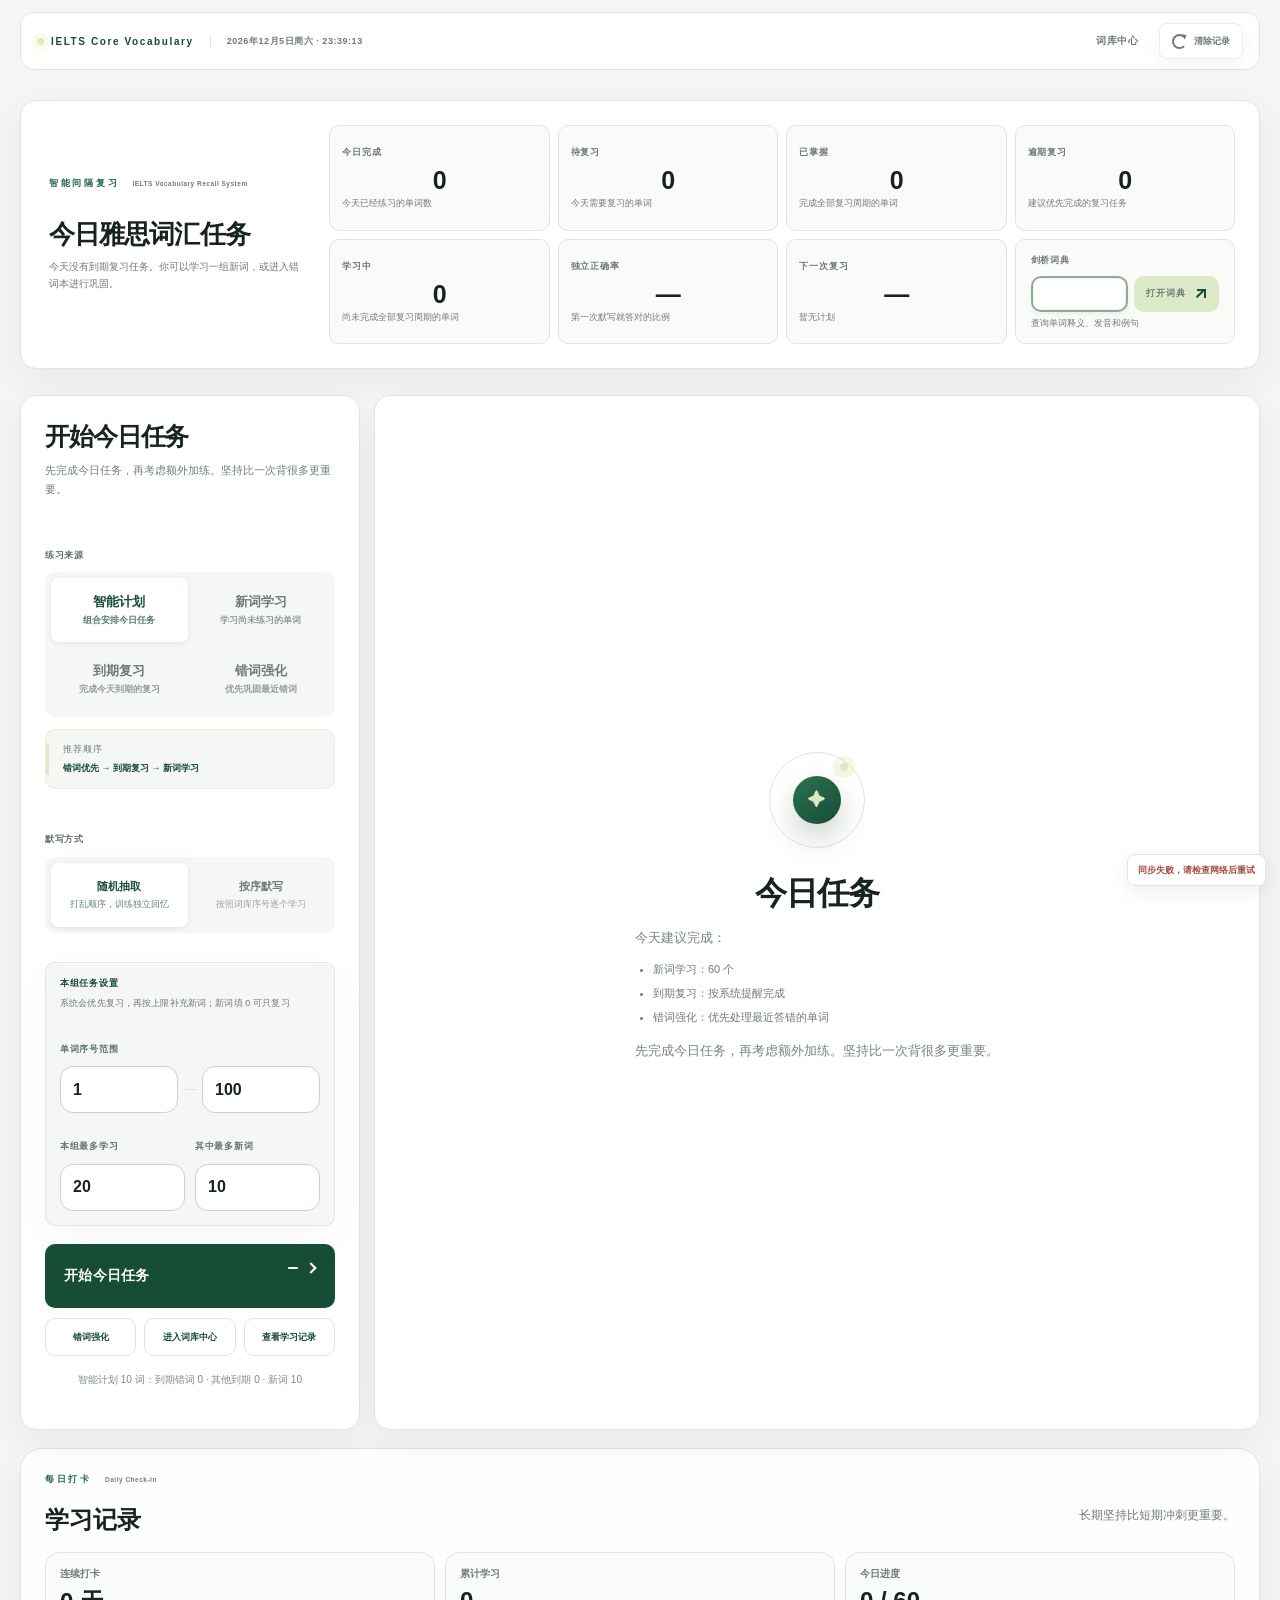
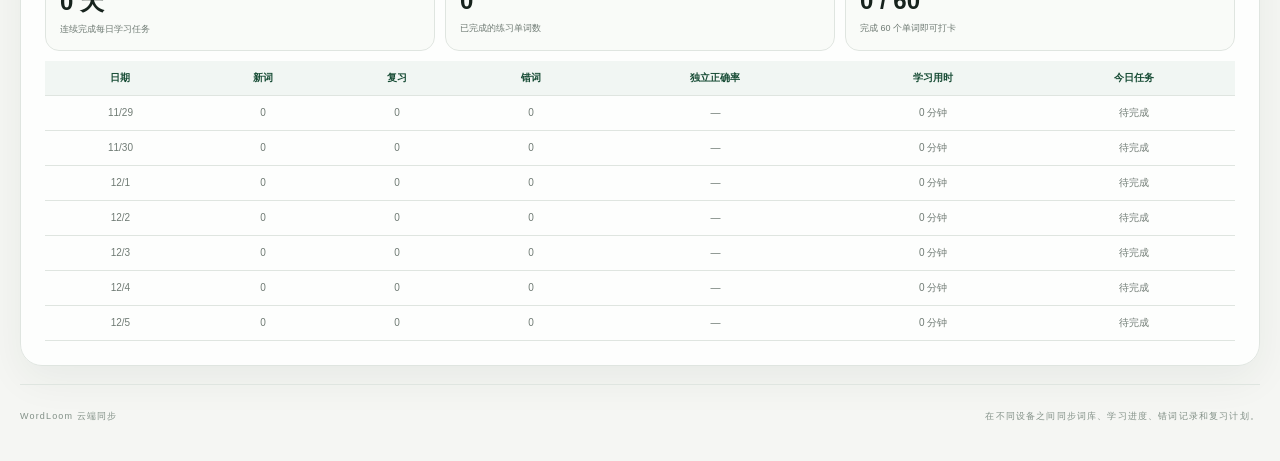
==== index.html @ 5c704b70 "Add error reason tracking and wrong-word filters" ====
<!doctype html>
<html lang="zh-CN">
  <head>
    <meta charset="UTF-8" />
    <meta name="viewport" content="width=device-width, initial-scale=1.0" />
    <meta name="theme-color" content="#f4f0e8" />
    <title>IELTS Core Vocabulary</title>
    <link rel="stylesheet" href="styles.css?v=20260615-4" />
  </head>
  <body>
    <div class="ambient ambient-one"></div>
    <div class="ambient ambient-two"></div>

    <header class="site-header">
      <a class="brand brand-text-only" href="index.html">
        <span>IELTS Core Vocabulary</span>
        <span class="today" id="today"></span>
      </a>
      <div class="header-actions">
        <a class="header-link" href="library.html">词库中心</a>
        <button class="reset-records-button" id="resetProgress" type="button" title="管理并清除学习记录"><span class="ui-icon icon-refresh" aria-hidden="true"></span><b>清除记录</b></button>
      </div>
    </header>

    <main>
      <section class="protocol-board" id="learningStatus">
        <div class="protocol-title">
          <p class="eyebrow">智能间隔复习 <small>IELTS Vocabulary Recall System</small></p>
          <h2>今日雅思词汇任务</h2>
          <p id="protocolMessage">每天完成一组默写，让词汇从“认识”变成“会写、会用、会记住”。</p>
        </div>
        <div class="protocol-metrics">
          <article><span>今日完成</span><strong id="todayDone">0</strong><small>今天已经练习的单词数</small></article>
          <article><span>待复习</span><strong id="reviewCount">0</strong><small>今天需要复习的单词</small></article>
          <article><span>已掌握</span><strong id="masteredCount">0</strong><small>完成全部复习周期的单词</small></article>
          <article><span>逾期复习</span><strong id="overdueCount">0</strong><small>建议优先完成的复习任务</small></article>
          <article><span>学习中</span><strong id="learningCount">0</strong><small>尚未完成全部复习周期的单词</small></article>
          <article><span>独立正确率</span><strong id="accuracy">—</strong><small>第一次默写就答对的比例</small></article>
          <article><span>下一次复习</span><strong id="nextReviewTime">—</strong><small id="nextReviewStage">系统预计的下一次复习时间</small></article>
          <article class="quick-dictionary">
            <span>剑桥词典</span>
            <form id="quickDictionaryForm">
              <input id="quickDictionaryInput" type="text" autocomplete="off" autocapitalize="off" spellcheck="false" placeholder="输入英文单词" aria-label="输入要查询的英文单词" />
              <button type="submit"><span>打开词典</span><i class="ui-icon icon-external" aria-hidden="true"></i></button>
            </form>
            <small id="quickDictionaryHint">查询单词释义、发音和例句</small>
          </article>
        </div>
      </section>

      <section class="workspace">
        <aside class="setup-panel">
          <div class="section-heading">
            <div>
              <h2>开始今日任务</h2>
              <p>先完成今日任务，再考虑额外加练。坚持比一次背很多更重要。</p>
            </div>
          </div>

          <label class="field-label">练习来源</label>
          <div class="segmented source-segmented">
            <button class="segment active" data-source="smart"><b>智能计划</b><small>组合安排今日任务</small></button>
            <button class="segment" data-source="all"><b>新词学习</b><small>学习尚未练习的单词</small></button>
            <button class="segment" data-source="review"><b>到期复习</b><small>完成今天到期的复习</small></button>
            <button class="segment" data-source="wrong"><b>错词强化</b><small>优先巩固最近错词</small></button>
          </div>
          <div class="smart-plan-preview" id="smartPlanPreview">
            <span>推荐顺序</span>
            <b>错词优先 → 到期复习 → 新词学习</b>
          </div>

          <label class="field-label">默写方式</label>
          <div class="segmented mode-segmented" id="modeControls">
            <button class="mode-segment active" data-mode="random">
              <b>随机抽取</b>
              <small>打乱顺序，训练独立回忆</small>
            </button>
            <button class="mode-segment" data-mode="sequential">
              <b>按序默写</b>
              <small>按照词库序号逐个学习</small>
            </button>
          </div>

          <div class="quota-panel">
            <div class="quota-heading">
              <span class="field-label">本组任务设置</span>
              <small id="quotaHint">系统会优先复习，再按上限补充新词</small>
            </div>
            <div class="field-grid">
            <label>
              <span class="field-label">单词序号范围</span>
              <div class="range-fields">
                <input id="wordStart" type="number" min="1" value="1" inputmode="numeric" step="1" />
                <i></i>
                <input id="wordEnd" type="number" min="1" value="100" inputmode="numeric" step="1" />
              </div>
            </label>
            <label id="wordCountField">
              <span class="field-label" id="wordCountLabel">本组最多学习</span>
              <input id="wordCount" type="number" min="1" max="5083" value="20" inputmode="numeric" step="1" />
            </label>
            <label id="smartNewLimitField">
              <span class="field-label">其中最多新词</span>
              <input id="smartNewLimit" type="number" min="0" max="5083" value="10" inputmode="numeric" step="1" />
            </label>
            </div>
          </div>

          <button class="primary-button" id="startButton">
            <span>开始今日任务</span>
            <b class="ui-icon icon-arrow-right" aria-hidden="true"></b>
          </button>
          <div class="home-secondary-actions">
            <button type="button" id="quickWrongButton">错词强化</button>
            <a href="library.html">进入词库中心</a>
            <a href="#learningRecords">查看学习记录</a>
          </div>
          <p class="available" id="available">正在读取你的词库和学习记录，请稍候…</p>
        </aside>

        <section class="practice-panel" id="practicePanel">
          <div class="empty-state" id="emptyState">
            <div class="empty-orbit"><span>✦</span></div>
            <h2 id="emptyStateTitle">今日任务</h2>
            <div class="today-task-copy" id="emptyStateCopy">
              <p>今天建议完成：</p>
              <ul>
                <li>新词学习：60 个</li>
                <li>到期复习：按系统提醒完成</li>
                <li>错词强化：优先处理最近答错的单词</li>
              </ul>
              <p>先完成今日任务，再考虑额外加练。坚持比一次背很多更重要。</p>
            </div>
          </div>

          <div class="quiz hidden" id="quiz" data-recall-state="idle">
            <div class="quiz-topline">
              <span id="quizProgress">01 / 20</span>
              <div class="progress-track"><i id="progressBar"></i></div>
              <button class="sound-button hidden" id="speakButton" type="button" title="播放免费真人读音" aria-label="播放免费真人读音"><span class="ui-icon icon-play" aria-hidden="true"></span></button>
            </div>
            <div class="prompt-card">
            <div class="prompt-meta">
                <span class="prompt-index" id="promptIndex">当前单词 #0001</span>
                <span class="prompt-badges"><span class="cefr-badge level-unmarked" id="cefrBadge">剑桥 CEFR：未标注</span><span class="stage-badge" id="stageBadge">首次学习</span></span>
              </div>
              <p id="meaning"></p>
            </div>
            <form id="answerForm">
              <label for="answerInput">请根据中文释义写出对应的英文单词。</label>
              <div class="answer-line">
                <input
                  id="answerInput"
                  type="text"
                  autocomplete="off"
                  autocapitalize="off"
                  spellcheck="false"
                  placeholder="请输入英文单词"
                />
                <button type="submit" id="checkButton">校验答案</button>
              </div>
            </form>
            <div class="progressive-hint hidden" id="progressiveHint" hidden></div>
            <button class="question-next-button hidden" id="questionNextButton" type="button" hidden>下一个单词</button>
            <div class="error-reason-panel hidden" id="errorReasonPanel" hidden>
              <strong>这次错误的主要原因是：</strong>
              <div class="error-reason-options">
                <button type="button" data-error-reason="拼写错误">拼写错误</button>
                <button type="button" data-error-reason="词义混淆">词义混淆</button>
                <button type="button" data-error-reason="完全不会">完全不会</button>
                <button type="button" data-error-reason="搭配不会">搭配不会</button>
                <button type="button" data-error-reason="发音不熟">发音不熟</button>
                <button type="button" data-error-reason="一时想不起来">一时想不起来</button>
              </div>
              <p class="error-reason-feedback hidden" id="errorReasonFeedback" hidden></p>
            </div>
            <div class="feedback" id="feedback"></div>
            <div class="next-review hidden" id="nextReviewNotice" hidden></div>
            <a class="dictionary-link hidden" id="currentDictionaryLink" href="#" target="_blank" rel="noopener noreferrer" hidden><span>打开剑桥词典</span><i class="ui-icon icon-external" aria-hidden="true"></i></a>
          </div>

          <div class="result hidden" id="result">
            <p class="eyebrow">本组完成 <small>Session Complete</small></p>
            <h2>本组练习完成</h2>
            <div class="result-score"><strong id="resultScore">0%</strong><span>独立正确率</span></div>
            <div class="result-grid">
              <div><strong id="resultCorrect">0</strong><span>独立答对</span></div>
              <div><strong id="resultAssisted">0</strong><span>回炉答对</span></div>
              <div><strong id="resultWrong">0</strong><span>回炉次数</span></div>
              <div><strong id="resultTime">0:00</strong><span>用时</span></div>
            </div>
            <p class="result-advice" id="resultAdvice"></p>
            <p class="result-summary">你已经完成本组词汇训练。系统已记录本组正确率、错词和复习状态。建议休息 1-2 分钟后，再继续下一组。</p>
            <button class="primary-button" id="restartButton"><span>继续下一组</span><b class="ui-icon icon-arrow-right" aria-hidden="true"></b></button>
            <div class="result-secondary-actions">
              <button type="button" id="resultWrongButton">复习错词</button>
              <button type="button" id="returnHomeButton">返回首页</button>
            </div>
          </div>
        </section>
      </section>

      <section class="checkin-board" id="learningRecords">
        <div class="checkin-heading">
          <div><p class="eyebrow">每日打卡 <small>Daily Check-in</small></p><h2>学习记录</h2></div>
          <p>长期坚持比短期冲刺更重要。</p>
        </div>
        <div class="checkin-metrics">
          <article><span>连续打卡</span><strong id="checkinStreak">0 天</strong><small>连续完成每日学习任务</small></article>
          <article><span>累计学习</span><strong id="checkinTotal">0</strong><small>已完成的练习单词数</small></article>
          <article><span>今日进度</span><strong id="checkinToday">0 / 60</strong><small>完成 60 个单词即可打卡</small></article>
        </div>
        <div class="checkin-history" id="checkinHistory"></div>
      </section>

    </main>

    <dialog class="reset-dialog" id="resetDialog">
      <form method="dialog" class="reset-dialog-card" id="resetDialogForm">
        <div class="reset-dialog-mark"><span class="ui-icon icon-refresh" aria-hidden="true"></span></div>
        <p class="eyebrow">清除学习记录 <small>Reset Learning Data</small></p>
        <h2>确认清除学习记录？</h2>
        <p>此操作会清除学习进度、错词记录、复习计划和历史统计，不会删除词库内容。清除后无法恢复，建议先完成云端同步。</p>
        <div class="reset-impact">
          <span>即将清除</span>
          <strong id="resetImpact">即将清除：0 个已学习单词、0 组练习记录。</strong>
        </div>
        <label for="resetConfirmInput">如需继续，请输入“清除”。</label>
        <input id="resetConfirmInput" type="text" autocomplete="off" placeholder="输入：清除" />
        <div class="reset-dialog-actions">
          <button type="button" id="cancelReset">取消</button>
          <button type="submit" id="confirmReset" class="danger-button" disabled>确认清除</button>
        </div>
      </form>
    </dialog>

    <footer><span>WordLoom 云端同步</span><span>在不同设备之间同步词库、学习进度、错词记录和复习计划。</span></footer>
    <script src="words.js?v=20260614-11"></script>
    <script src="study.js?v=20260614-11"></script>
    <script src="levels.js?v=20260614-11"></script>
    <script src="ielts-points.js?v=20260614-11"></script>
    <script src="pronunciation.js?v=20260614-11"></script>
    <script src="supabase-config.js?v=20260614-11"></script>
    <script src="cloud-sync.js?v=20260615-3" data-entry="app.js?v=20260615-3"></script>
  </body>
</html>
---- styles.css ----
:root {
  --ink: #18261f;
  --muted: #6e786f;
  --paper: #f4f0e8;
  --card: rgba(255, 253, 248, 0.78);
  --green: #2f5d46;
  --lime: #c9db78;
  --line: rgba(24, 38, 31, 0.13);
  --red: #a64f42;
}

* { box-sizing: border-box; }
html { scroll-behavior: smooth; }
body {
  margin: 0;
  min-height: 100vh;
  color: var(--ink);
  background: var(--paper);
  font-family: Arial, "Microsoft YaHei", "PingFang SC", "Heiti SC", sans-serif;
  overflow-x: hidden;
}
button, input, select { font: inherit; }
button { cursor: pointer; }
.ambient {
  position: fixed;
  border-radius: 999px;
  filter: blur(2px);
  pointer-events: none;
  opacity: .55;
  z-index: -1;
}
.ambient-one { width: 520px; height: 520px; background: #dce7b4; right: -180px; top: -190px; }
.ambient-two { width: 360px; height: 360px; background: #e6d9be; left: -180px; bottom: 4%; }

.site-header, main, footer { width: min(1180px, calc(100% - 40px)); margin-inline: auto; }
.site-header {
  height: 82px;
  display: flex;
  align-items: center;
  justify-content: space-between;
  border-bottom: 1px solid var(--line);
}
.brand { color: var(--ink); text-decoration: none; display: flex; align-items: center; gap: 11px; font-size: 12px; letter-spacing: .23em; font-weight: 800; }
.brand-text-only { gap: 0; padding-left: 3px; }
.brand-mark {
  width: 34px; height: 34px; border-radius: 50%; background: var(--ink); color: var(--paper);
  display: grid; place-items: center; font-family: inherit; font-size: 18px; letter-spacing: 0;
}
.header-actions { display: flex; align-items: center; gap: 16px; font-size: 12px; color: var(--muted); letter-spacing: .08em; }
.header-link, .back-link { color: var(--muted); text-decoration: none; font-size: 10px; font-weight: 800; letter-spacing: .08em; }
.header-link:hover, .header-link.active, .back-link:hover { color: var(--green); }
.icon-button, .sound-button {
  border: 1px solid var(--line); border-radius: 50%; background: rgba(255,255,255,.35); color: var(--ink);
  width: 38px; height: 38px; transition: .2s ease;
}
.icon-button:hover, .sound-button:hover { transform: rotate(12deg); background: white; }
.sound-button.hint-used { border-color: #b58a24; background: #fff6d9; color: #8a6a19; }
.reset-records-button {
  display: inline-flex; align-items: center; gap: 7px; border: 1px solid var(--line); border-radius: 99px; padding: 7px 10px;
  background: rgba(255,255,255,.48); color: var(--muted); font-size: 9px; transition: .2s ease;
}
.reset-records-button span { font-size: 12px; }
.reset-records-button b { font-size: 9px; white-space: nowrap; }
.reset-records-button:hover { border-color: rgba(166,79,66,.3); background: rgba(166,79,66,.08); color: var(--red); }

.eyebrow { margin: 0 0 18px; font-size: 10px; letter-spacing: .24em; font-weight: 800; color: var(--green); }
h1, h2, p { margin-top: 0; }
h1 { font-family: inherit; font-size: clamp(44px, 6vw, 76px); line-height: 1.07; font-weight: 800; margin-bottom: 20px; letter-spacing: -.04em; }
h1 em { color: var(--green); font-style: normal; font-weight: 800; }
.protocol-board {
  margin: 48px 0 28px; padding: 28px; display: grid; grid-template-columns: .8fr 2.2fr; gap: 30px;
  border: 1px solid rgba(255,255,255,.78); border-radius: 20px; background: rgba(24,38,31,.94); color: white;
  box-shadow: 0 20px 50px rgba(24,38,31,.13);
}
.protocol-title .eyebrow { color: var(--lime); }
.protocol-title h2 { margin-bottom: 8px; font-size: 24px; }
.protocol-title p:last-child { margin: 0; color: rgba(255,255,255,.58); font-size: 11px; line-height: 1.7; }
.protocol-metrics { display: grid; grid-template-columns: repeat(4, 1fr); gap: 18px 0; }
.protocol-metrics article { padding: 4px 18px; border-left: 1px solid rgba(255,255,255,.12); }
.protocol-metrics span, .protocol-metrics small { display: block; color: rgba(255,255,255,.5); font-size: 9px; letter-spacing: .1em; }
.protocol-metrics strong { display: block; margin: 8px 0 5px; color: var(--lime); font-size: 26px; }
.protocol-metrics small { line-height: 1.4; letter-spacing: 0; }
.quick-dictionary { align-self: stretch; }
.quick-dictionary form { display: grid; grid-template-columns: minmax(0, 1fr) auto; gap: 6px; margin: 7px 0 5px; }
.quick-dictionary input {
  min-width: 0; padding: 8px 9px; border-color: rgba(255,255,255,.14); border-radius: 8px;
  background: rgba(255,255,255,.08); box-shadow: none; color: white; font-size: 10px;
}
.quick-dictionary input::placeholder { color: rgba(255,255,255,.38); }
.quick-dictionary input:focus { border-color: var(--lime); box-shadow: 0 0 0 3px rgba(213,233,120,.12); }
.quick-dictionary button {
  border: 0; border-radius: 8px; padding: 0 9px; background: var(--lime); color: var(--green-deep);
  font-size: 9px; font-weight: 800; white-space: nowrap;
}
.quick-dictionary button:hover { background: white; }

.workspace {
  display: grid; grid-template-columns: 390px 1fr; min-height: 590px; background: var(--card);
  border: 1px solid rgba(255,255,255,.75); border-radius: 28px; box-shadow: 0 28px 80px rgba(46, 60, 49, .09);
  backdrop-filter: blur(18px); overflow: hidden;
}
.setup-panel { padding: 36px; border-right: 1px solid var(--line); }
.section-heading { display: flex; gap: 16px; margin-bottom: 34px; }
.section-heading > span { color: var(--green); font-family: inherit; font-style: normal; font-weight: 800; }
.section-heading h2 { margin-bottom: 4px; font-family: inherit; font-size: 26px; font-weight: 800; }
.section-heading p { color: var(--muted); font-size: 12px; }
.field-label { display: block; margin-bottom: 10px; color: var(--muted); font-size: 10px; letter-spacing: .13em; font-weight: 700; }
.segmented { display: grid; grid-template-columns: repeat(3, 1fr); gap: 4px; padding: 4px; margin-bottom: 25px; border: 1px solid var(--line); border-radius: 12px; }
.source-segmented { grid-template-columns: repeat(2, 1fr); }
.segment { border: 0; padding: 10px 4px; border-radius: 8px; background: transparent; color: var(--muted); font-size: 12px; }
.segment.active { background: var(--ink); color: white; box-shadow: 0 5px 15px rgba(24,38,31,.16); }
.mode-segmented { grid-template-columns: repeat(2, 1fr); }
.mode-segment {
  display: grid; gap: 4px; border: 0; padding: 11px 8px; border-radius: 8px;
  background: transparent; color: var(--muted); text-align: left;
}
.mode-segment b { font-size: 12px; }
.mode-segment small { font-size: 9px; }
.mode-segment.active { background: var(--ink); color: white; box-shadow: 0 5px 15px rgba(24,38,31,.16); }
.field-grid { display: grid; grid-template-columns: 1.2fr 1fr; gap: 14px; }
.field-disabled { opacity: .42; }
.field-disabled button { cursor: not-allowed; pointer-events: none; }
.range-fields { display: grid; grid-template-columns: 1fr 12px 1fr; align-items: center; gap: 5px; }
.range-fields i { height: 1px; background: var(--line); }
input, select {
  width: 100%; border: 1px solid var(--line); border-radius: 10px; background: rgba(255,255,255,.56);
  padding: 13px 12px; color: var(--ink); outline: none;
}
input:focus, select:focus { border-color: var(--green); box-shadow: 0 0 0 3px rgba(47,93,70,.09); }
.primary-button {
  width: 100%; display: flex; align-items: center; justify-content: space-between; border: 0; border-radius: 12px;
  margin-top: 28px; padding: 16px 18px; background: var(--green); color: white; box-shadow: 0 13px 26px rgba(47,93,70,.18); transition: .2s;
}
.primary-button:hover { transform: translateY(-2px); box-shadow: 0 18px 30px rgba(47,93,70,.24); }
.primary-button b { font-size: 20px; }
.available { margin: 12px 0 0; text-align: center; color: var(--muted); font-size: 10px; }
.smart-plan-preview {
  display: grid; gap: 5px; margin: -14px 0 24px; padding: 11px 12px; border-radius: 10px;
  background: rgba(213,233,120,.18); color: var(--green-deep); font-size: 9px;
}
.smart-plan-preview span { color: var(--muted); letter-spacing: .12em; }
.quota-panel {
  margin-top: 4px; padding: 15px; border: 1px solid rgba(35,96,68,.1); border-radius: 14px;
  background: rgba(255,255,255,.38);
}
.quota-heading { display: flex; align-items: center; justify-content: space-between; gap: 12px; margin-bottom: 12px; }
.quota-heading .field-label { margin: 0; color: var(--green-deep); }
.quota-heading small { color: var(--muted); font-size: 8px; line-height: 1.4; text-align: right; }
.quota-panel .field-grid { grid-template-columns: repeat(2, 1fr); gap: 10px; }
.quota-panel .field-grid > label:first-child { grid-column: 1 / -1; }

.practice-panel { position: relative; display: grid; place-items: center; padding: 46px; background: rgba(255,255,255,.21); }
.empty-state { max-width: 420px; text-align: center; }
.empty-orbit { margin: 0 auto 28px; width: 118px; height: 118px; border: 1px solid var(--line); border-radius: 50%; display: grid; place-items: center; position: relative; }
.empty-orbit::after { content: ""; position: absolute; width: 8px; height: 8px; border-radius: 50%; background: var(--lime); top: 10px; right: 16px; box-shadow: 0 0 0 7px rgba(201,219,120,.2); }
.empty-orbit span { width: 60px; height: 60px; display: grid; place-items: center; border-radius: 50%; background: var(--green); color: var(--lime); font-size: 22px; }
.empty-state h2, .result h2 { font-family: inherit; font-size: 32px; font-weight: 800; margin-bottom: 10px; }
.empty-state p { color: var(--muted); line-height: 1.8; font-size: 13px; }
.hidden,
[hidden] { display: none !important; }
.quiz:not([data-recall-state="correct"]) #questionNextButton,
.quiz:not([data-recall-state="correct"]) #currentDictionaryLink,
.quiz:not([data-recall-state="correct"]) #nextReviewNotice {
  display: none !important;
}
.quiz:not([data-recall-state="wrong_3"]) #errorReasonPanel {
  display: none !important;
}
.quiz { width: min(100%, 620px); align-self: stretch; display: flex; flex-direction: column; justify-content: center; }
.quiz-topline { display: grid; grid-template-columns: auto 1fr auto; align-items: center; gap: 16px; color: var(--muted); font-size: 11px; letter-spacing: .1em; }
.progress-track { height: 2px; background: var(--line); }
.progress-track i { display: block; width: 0; height: 100%; background: var(--green); transition: width .35s; }
.prompt-card { margin: 56px 0 50px; }
.prompt-meta { display: flex; align-items: center; justify-content: space-between; gap: 12px; }
.prompt-index { font-size: 10px; letter-spacing: .13em; color: var(--green); font-weight: 800; }
.stage-badge { padding: 6px 9px; border: 1px solid var(--line); border-radius: 99px; color: var(--green); background: rgba(201,219,120,.15); font-size: 9px; font-weight: 800; }
.prompt-badges { display: flex; align-items: center; justify-content: flex-end; gap: 6px; flex-wrap: wrap; }
.cefr-badge { display: inline-block; padding: 5px 8px; border-radius: 99px; background: #e8eee9; color: var(--green-deep); font-size: 9px; font-weight: 900; white-space: nowrap; }
.cefr-badge.level-a1, .cefr-badge.level-a2 { background: #e5f2d2; color: #416126; }
.cefr-badge.level-b1, .cefr-badge.level-b2 { background: #dcecf1; color: #24596b; }
.cefr-badge.level-c1, .cefr-badge.level-c2 { background: #eee3f1; color: #684475; }
.cefr-badge.level-unmarked { background: #eeeeea; color: #7a7d76; }
.prompt-card p { margin: 18px 0 0; font-family: inherit; font-weight: 700; white-space: pre-line; font-size: clamp(25px, 3.1vw, 39px); line-height: 1.45; }
#answerForm label { color: var(--muted); font-size: 11px; }
.answer-line { display: grid; grid-template-columns: 1fr auto; gap: 10px; margin-top: 10px; }
.answer-line input { padding: 17px 16px; font-family: inherit; font-size: 23px; letter-spacing: .03em; }
.answer-line button { border: 0; border-radius: 10px; padding: 0 24px; background: var(--ink); color: white; }
.feedback { min-height: 58px; padding-top: 14px; font-size: 13px; line-height: 1.6; }
.feedback.correct { color: var(--green); }
.feedback.assisted { color: #8a6a19; }
.feedback.wrong { color: var(--red); }
.feedback b { font-family: inherit; font-size: 20px; }
.answer-verdict { color: inherit; }
.answer-study-card {
  display: grid; gap: 12px; margin-top: 14px; padding: 16px; border: 1px solid rgba(35,96,68,.12); border-radius: 15px;
  background: rgba(255,255,255,.66); color: var(--ink); box-shadow: 0 12px 32px rgba(35,96,68,.06);
}
.answer-study-heading { display: flex; align-items: center; justify-content: space-between; gap: 12px; }
.answer-study-heading span { color: var(--green-deep); font-size: 11px; font-weight: 800; }
.answer-study-heading small { color: var(--muted); font-size: 9px; }
.answer-study-card p { margin: 0; color: var(--ink); font-size: 11px; line-height: 1.7; }
.answer-study-card b { font-size: inherit; }
.answer-study-empty { opacity: .78; }
.answer-study-block { display: grid; gap: 7px; padding-top: 10px; border-top: 1px solid var(--line); }
.answer-study-block strong { color: var(--green); font-size: 9px; letter-spacing: .08em; }
.answer-study-example, .study-example { display: grid; grid-template-columns: 1fr auto; align-items: center; gap: 10px; }
.answer-study-related { display: flex; flex-wrap: wrap; gap: 6px; }
.ielts-point-card { border-color: rgba(166,119,34,.22); background: rgba(255,249,226,.7); }
.ielts-point-meta { display: flex; flex-wrap: wrap; gap: 6px; }
.ielts-point-meta span { border-radius: 99px; padding: 5px 8px; background: rgba(166,119,34,.1); color: #775719; font-size: 8px; font-weight: 800; }
.ielts-point-summary { display: grid; gap: 5px; margin-bottom: 10px; padding: 10px; border-left: 3px solid #b79543; border-radius: 8px; background: rgba(255,249,226,.72); }
.ielts-point-summary b { color: #775719; font-size: 9px; }
.ielts-point-summary span { color: var(--ink); font-size: 10px; line-height: 1.55; }
.ielts-point-summary small { color: var(--muted); font-size: 8px; line-height: 1.55; }
.study-speak-button, .study-related-word {
  display: inline-flex; width: max-content; align-items: center; gap: 6px; border: 0; border-radius: 99px; padding: 7px 10px;
  background: var(--green-soft); color: var(--green-deep); font: inherit; font-size: 9px; font-weight: 800; cursor: pointer;
}
.study-speak-button span, .study-related-word span { color: var(--green); }
.study-speak-button.compact { flex: 0 0 auto; padding: 6px 9px; }
.study-speak-button:hover, .study-related-word:hover { background: var(--lime); }
.pronunciation-missing { opacity: .58; }
.next-review { padding: 10px 12px; border-left: 3px solid var(--lime); border-radius: 4px; background: rgba(201,219,120,.12); color: var(--muted); font-size: 11px; line-height: 1.5; }
.dictionary-link {
  display: inline-block; margin-top: 12px; border: 1px solid var(--green); border-radius: 8px; padding: 9px 12px;
  background: var(--green); color: white; font-size: 9px; font-weight: 800; text-decoration: none;
}
.dictionary-link.compact { margin: 0; padding: 7px 9px; white-space: nowrap; }
.result { width: min(100%, 480px); text-align: center; }
.result-score { width: 150px; height: 150px; display: flex; flex-direction: column; justify-content: center; margin: 26px auto; border: 1px solid var(--line); border-radius: 50%; }
.result-score strong { font-family: inherit; color: var(--green); font-size: 45px; font-weight: 800; }
.result-score span, .result-grid span { font-size: 10px; color: var(--muted); letter-spacing: .12em; }
.result-grid { display: grid; grid-template-columns: repeat(4, 1fr); margin: 28px 0; }
.result-grid div { display: grid; gap: 5px; border-right: 1px solid var(--line); }
.result-grid div:last-child { border: 0; }
.result-grid strong { font-family: inherit; font-size: 25px; font-weight: 800; }
.result-advice {
  margin: 0 0 20px; padding: 12px 14px; border-radius: 10px; background: var(--green-soft);
  color: var(--green-deep); font-size: 10px; line-height: 1.65; text-align: left;
}

.library-page { padding-top: 65px; }
.library-hero { padding: 25px 0 40px; }
.library-hero h1 { margin-bottom: 12px; font-size: clamp(50px, 7vw, 84px); }
.library-hero > p:last-child { color: var(--muted); font-size: 13px; }
.library-center {
  margin: 30px 0; padding: 34px; border: 1px solid rgba(255,255,255,.75); border-radius: 28px;
  background: var(--card); box-shadow: 0 24px 65px rgba(46,60,49,.08); backdrop-filter: blur(18px);
}
.library-heading { display: flex; justify-content: space-between; align-items: end; gap: 28px; padding-bottom: 25px; border-bottom: 1px solid var(--line); }
.library-heading h2 { margin-bottom: 8px; font-size: 30px; }
.library-heading > div > p:last-child { margin: 0; color: var(--muted); font-size: 12px; }
.library-tabs { display: flex; gap: 5px; padding: 4px; border: 1px solid var(--line); border-radius: 12px; }
.library-tab { border: 0; border-radius: 8px; padding: 11px 15px; background: transparent; color: var(--muted); font-size: 11px; font-weight: 700; }
.library-tab span { display: inline-grid; min-width: 18px; height: 18px; place-items: center; margin-left: 5px; border-radius: 99px; background: rgba(166,79,66,.13); color: var(--red); font-size: 9px; }
.library-tab.active { background: var(--ink); color: white; }
.library-tab.active span { background: var(--lime); color: var(--ink); }
.library-tools { display: grid; grid-template-columns: 1fr 130px 130px 170px; gap: 12px; align-items: end; padding: 25px 0 16px; }
.library-search { position: relative; }
.library-search span { position: absolute; left: 15px; bottom: 12px; color: var(--muted); font-size: 20px; }
.library-search input { padding-left: 43px; }
.library-summary { display: flex; justify-content: space-between; padding: 12px 0; color: var(--muted); font-size: 10px; letter-spacing: .08em; }
.word-table-wrap { min-height: 360px; overflow-x: auto; border: 1px solid var(--line); border-radius: 14px; background: rgba(255,255,255,.38); }
.word-table { width: 100%; border-collapse: collapse; font-size: 11px; }
.word-table th { padding: 13px 15px; background: rgba(24,38,31,.035); color: var(--muted); text-align: left; font-size: 9px; letter-spacing: .1em; }
.word-table td { padding: 14px 15px; border-top: 1px solid var(--line); line-height: 1.55; vertical-align: top; }
.word-table th:nth-child(1), .word-table td:nth-child(1) { width: 85px; }
.word-table th:nth-child(2), .word-table td:nth-child(2) { width: 190px; }
.word-table th:nth-child(3), .word-table td:nth-child(3) { width: 95px; text-align: center; }
.word-table th:nth-child(5), .word-table td:nth-child(5) { width: 250px; }
.word-table th:nth-child(6), .word-table td:nth-child(6) { width: 170px; }
.word-table th:nth-child(7), .word-table td:nth-child(7) { width: 90px; text-align: center; }
.word-table th:nth-child(8), .word-table td:nth-child(8) { width: 110px; }
.word-number { color: var(--muted); font-size: 9px; font-weight: 800; letter-spacing: .08em; }
.word-speak { display: flex; align-items: center; gap: 9px; border: 0; padding: 0; background: transparent; color: var(--ink); font-size: 15px; font-weight: 800; text-align: left; }
.word-speak span { display: grid; width: 22px; height: 22px; place-items: center; border: 1px solid var(--line); border-radius: 50%; color: var(--green); font-size: 9px; }
.table-stage { display: inline-block; padding: 5px 8px; border-radius: 99px; background: rgba(201,219,120,.18); color: var(--green); font-size: 9px; font-weight: 800; white-space: nowrap; }
.table-stage.mastered { background: var(--green); color: white; }
.wrong-count, .zero-count { display: inline-grid; min-width: 26px; height: 26px; place-items: center; border-radius: 50%; font-size: 10px; font-weight: 800; }
.wrong-count { background: rgba(166,79,66,.12); color: var(--red); }
.zero-count { color: var(--muted); }
.study-empty { color: var(--muted); font-size: 9px; }
.study-details { min-width: 180px; }
.study-details summary { color: var(--green); cursor: pointer; font-size: 10px; font-weight: 800; }
.study-content { display: grid; gap: 9px; margin-top: 10px; padding: 12px; border-radius: 10px; background: rgba(220,233,221,.36); }
.study-detail-list { display: grid; gap: 6px; }
.study-detail-list .study-details { min-width: 0; }
.study-detail-list .study-details summary { width: 100%; box-sizing: border-box; justify-content: center; }
.study-details:not([open]) > .study-content { display: none; }
.study-source { color: var(--muted); font-size: 8px; font-weight: 700; letter-spacing: .08em; }
.study-block, .study-related { display: grid; gap: 5px; }
.study-block b, .study-related b { color: var(--green-deep); font-size: 9px; }
.study-block p { margin: 0; color: var(--ink); font-size: 10px; line-height: 1.65; }
.study-related span { color: var(--muted); font-size: 9px; line-height: 1.6; }
.library-empty { padding: 90px 20px; color: var(--muted); text-align: center; font-size: 12px; }
.pagination { display: flex; justify-content: center; align-items: center; gap: 20px; padding-top: 20px; color: var(--muted); font-size: 10px; }
.pagination button { border: 1px solid var(--line); border-radius: 8px; padding: 8px 13px; background: rgba(255,255,255,.45); color: var(--ink); font-size: 10px; }
.pagination button:disabled { opacity: .35; cursor: default; }
.page-jump { display: inline-flex; align-items: center; gap: 6px; }
.page-jump input { width: 64px; padding: 7px 8px; text-align: center; font-size: 10px; }

footer { display: flex; justify-content: space-between; padding: 24px 0 35px; border-top: 1px solid var(--line); color: var(--muted); font-size: 9px; letter-spacing: .13em; }
.reset-dialog {
  width: min(440px, calc(100% - 30px)); border: 0; padding: 0; border-radius: 22px;
  background: transparent; color: var(--ink); box-shadow: 0 30px 90px rgba(16,45,32,.28);
}
.reset-dialog::backdrop { background: rgba(8,25,17,.55); backdrop-filter: blur(7px); }
.reset-dialog-card { display: grid; gap: 14px; padding: 30px; background: #f8faf5; }
.reset-dialog-mark { display: grid; width: 44px; height: 44px; place-items: center; border-radius: 14px; background: rgba(166,79,66,.12); color: var(--red); font-size: 19px; }
.reset-dialog .eyebrow { margin: 2px 0 -6px; color: var(--red); }
.reset-dialog h2 { margin: 0; font-size: 25px; letter-spacing: -.03em; }
.reset-dialog p:not(.eyebrow) { margin: 0; color: var(--muted); font-size: 11px; line-height: 1.7; }
.reset-impact { display: grid; gap: 5px; padding: 13px 14px; border-radius: 11px; background: rgba(166,79,66,.08); }
.reset-impact span, .reset-dialog label { color: var(--muted); font-size: 9px; font-weight: 700; letter-spacing: .08em; }
.reset-impact strong { color: var(--red); font-size: 12px; }
.reset-dialog input { background: white; }
.reset-dialog-actions { display: grid; grid-template-columns: 1fr 1fr; gap: 9px; margin-top: 4px; }
.reset-dialog-actions button { border: 0; border-radius: 11px; padding: 12px; background: var(--green-soft); color: var(--green-deep); font-size: 10px; font-weight: 800; }
.reset-dialog-actions .danger-button { background: var(--red); color: white; }
.reset-dialog-actions .danger-button:disabled { opacity: .32; cursor: not-allowed; }

@media (max-width: 900px) {
  .protocol-board { grid-template-columns: 1fr; }
  .library-heading { align-items: flex-start; flex-direction: column; }
  .library-tools { grid-template-columns: 1fr 1fr; }
  .library-search { grid-column: 1 / -1; }
  .workspace { grid-template-columns: 1fr; }
  .setup-panel { border-right: 0; border-bottom: 1px solid var(--line); }
  .practice-panel { min-height: 540px; }
}
@media (max-width: 560px) {
  .site-header, main, footer { width: min(100% - 24px, 1180px); }
  .today { display: none; }
  .protocol-board { padding: 22px 18px; }
  .protocol-metrics { grid-template-columns: repeat(2, 1fr); gap: 18px 0; }
  .quick-dictionary { grid-column: 1 / -1; padding-top: 16px !important; }
  .quick-dictionary form { grid-template-columns: 1fr auto; }
  .library-center { padding: 24px 16px; }
  .library-tabs { width: 100%; }
  .library-tab { flex: 1; }
  .library-tools { grid-template-columns: 1fr 1fr; }
  .setup-panel, .practice-panel { padding: 27px 20px; }
  .field-grid { grid-template-columns: 1fr; }
  .quota-heading { align-items: flex-start; flex-direction: column; }
  .quota-heading small { text-align: left; }
  .quota-panel .field-grid { grid-template-columns: 1fr; }
  .practice-panel { min-height: 500px; }
  .prompt-card { margin-block: 40px; }
  .answer-line { grid-template-columns: 1fr; }
  .answer-line button { padding: 14px; }
  .result-grid { grid-template-columns: repeat(2, 1fr); gap: 18px 0; }
  .result-grid div:nth-child(2) { border-right: 0; }
  .pagination { flex-wrap: wrap; gap: 9px; }
  footer { gap: 12px; flex-direction: column; }
}

/* Refined forest workspace */
:root {
  --ink: #10271c;
  --muted: #708076;
  --paper: #f4f6f0;
  --card: rgba(253, 254, 250, .84);
  --green: #236044;
  --green-deep: #123d2a;
  --green-soft: #dce9dd;
  --lime: #d5e978;
  --line: rgba(20, 66, 45, .12);
  --red: #a64f42;
  --shadow: 0 24px 70px rgba(22, 67, 47, .10);
}
body {
  background:
    radial-gradient(circle at 87% 5%, rgba(203, 225, 174, .46), transparent 24%),
    radial-gradient(circle at 4% 80%, rgba(218, 231, 207, .5), transparent 21%),
    linear-gradient(180deg, #f8f8f3 0%, #eef3ec 100%);
}
body::before {
  content: ""; position: fixed; inset: 0; z-index: -2; pointer-events: none; opacity: .24;
  background-image: linear-gradient(rgba(35,96,68,.07) 1px, transparent 1px), linear-gradient(90deg, rgba(35,96,68,.07) 1px, transparent 1px);
  background-size: 64px 64px;
  mask-image: linear-gradient(to bottom, black, transparent 72%);
}
.ambient { filter: blur(18px); opacity: .34; }
.ambient-one { background: #bcd9a8; }
.ambient-two { background: #c9ddc7; }
.site-header {
  width: min(1240px, calc(100% - 40px)); height: 76px; margin-top: 12px; padding: 0 18px;
  border: 1px solid rgba(255,255,255,.75); border-radius: 18px; background: rgba(252,253,249,.68);
  box-shadow: 0 10px 35px rgba(24,72,50,.06); backdrop-filter: blur(20px);
}
main, footer { width: min(1180px, calc(100% - 40px)); }
.brand-mark {
  width: 38px; height: 38px; border-radius: 12px; background: linear-gradient(145deg, var(--green), var(--green-deep));
  box-shadow: inset 0 1px rgba(255,255,255,.25), 0 8px 18px rgba(18,61,42,.18);
}
.header-actions { gap: 8px; }
.header-link, .back-link {
  padding: 9px 12px; border-radius: 9px; transition: .2s ease;
}
.header-link:hover, .header-link.active, .back-link:hover { background: var(--green-soft); color: var(--green-deep); }
.today { padding: 0 9px; }
.icon-button, .sound-button { background: rgba(255,255,255,.72); box-shadow: 0 5px 16px rgba(35,96,68,.07); }

.eyebrow { color: var(--green); font-size: 9px; letter-spacing: .3em; }
h1 { max-width: 720px; font-size: clamp(52px, 6.4vw, 82px); line-height: 1.01; letter-spacing: -.065em; }
h1 em { background: linear-gradient(90deg, var(--green), #4d8062); background-clip: text; -webkit-background-clip: text; color: transparent; }

.protocol-board {
  position: relative; overflow: hidden; margin-bottom: 24px; padding: 29px 30px; border: 0; border-radius: 24px;
  background: linear-gradient(135deg, #173e2b 0%, #102d20 100%); box-shadow: 0 26px 70px rgba(16,55,37,.2);
}
.protocol-board::after {
  content: ""; position: absolute; width: 260px; height: 260px; right: -100px; top: -150px; border-radius: 50%;
  border: 50px solid rgba(213,233,120,.08);
}
.protocol-title, .protocol-metrics { position: relative; z-index: 1; }
.protocol-title h2 { font-size: 26px; letter-spacing: -.03em; }
.protocol-metrics article { padding-inline: 20px; }
.protocol-metrics strong { font-size: 30px; letter-spacing: -.04em; }
.quick-dictionary { padding-top: 3px !important; padding-bottom: 3px !important; }

.workspace {
  grid-template-columns: 405px 1fr; min-height: 620px; border: 1px solid rgba(255,255,255,.9); border-radius: 30px;
  background: rgba(253,254,250,.8); box-shadow: var(--shadow);
}
.setup-panel { padding: 39px 36px; background: rgba(244,248,242,.62); }
.section-heading { margin-bottom: 30px; }
.section-heading > span {
  display: grid; width: 34px; height: 34px; place-items: center; border-radius: 10px;
  background: var(--green-soft); color: var(--green-deep); font-size: 11px;
}
.section-heading h2 { font-size: 25px; letter-spacing: -.03em; }
.field-label { margin-bottom: 9px; color: #687c70; font-size: 9px; letter-spacing: .16em; }
.segmented { gap: 5px; padding: 5px; border: 0; border-radius: 14px; background: rgba(35,96,68,.07); }
.segment, .mode-segment { border-radius: 10px; transition: .2s ease; }
.segment:hover, .mode-segment:hover { color: var(--green-deep); background: rgba(255,255,255,.56); }
.segment.active, .mode-segment.active {
  background: linear-gradient(145deg, var(--green), var(--green-deep)); box-shadow: 0 8px 20px rgba(18,61,42,.2);
}
input, select {
  border-color: rgba(35,96,68,.14); border-radius: 12px; background: rgba(255,255,255,.76); box-shadow: inset 0 1px rgba(255,255,255,.7);
}
input:focus, select:focus { border-color: var(--green); box-shadow: 0 0 0 4px rgba(35,96,68,.1); }
.primary-button {
  border-radius: 14px; background: linear-gradient(135deg, #2b7352, var(--green-deep)); box-shadow: 0 16px 32px rgba(18,61,42,.22);
}
.primary-button:hover { box-shadow: 0 20px 38px rgba(18,61,42,.28); }
.available { color: #7c8c82; }
.practice-panel {
  padding: 52px; background: radial-gradient(circle at 65% 40%, rgba(220,233,221,.46), transparent 45%), rgba(255,255,255,.28);
}
.empty-orbit { width: 130px; height: 130px; border-color: rgba(35,96,68,.15); box-shadow: 0 0 0 16px rgba(220,233,221,.22); }
.empty-orbit span { background: linear-gradient(145deg, #2b7352, var(--green-deep)); box-shadow: 0 14px 30px rgba(18,61,42,.22); }
.empty-state h2, .result h2 { font-size: 34px; letter-spacing: -.035em; }
.quiz { max-width: 650px; }
.progress-track { height: 5px; overflow: hidden; border-radius: 99px; background: rgba(35,96,68,.1); }
.progress-track i { border-radius: 99px; background: linear-gradient(90deg, var(--green), var(--lime)); }
.prompt-card { margin: 48px 0 42px; padding: 28px; border: 1px solid rgba(35,96,68,.1); border-radius: 20px; background: rgba(255,255,255,.54); box-shadow: 0 14px 45px rgba(35,96,68,.06); }
.stage-badge { padding: 7px 11px; border: 0; background: var(--green-soft); }
.prompt-card p { margin-top: 22px; font-size: clamp(27px, 3.1vw, 40px); letter-spacing: -.02em; }
.answer-line input { border-radius: 14px; background: white; box-shadow: 0 10px 25px rgba(35,96,68,.06); }
.answer-line button { min-width: 90px; border-radius: 13px; background: var(--green-deep); transition: .2s ease; }
.answer-line button:hover { background: var(--green); transform: translateY(-1px); }
.feedback { padding-left: 2px; }
.next-review { border-left: 0; border-radius: 10px; background: var(--green-soft); color: var(--green-deep); }
.dictionary-link { border: 0; border-radius: 10px; background: var(--green-deep); transition: .2s ease; }
.dictionary-link:hover { background: var(--green); transform: translateY(-1px); }
.result-score { border: 8px solid var(--green-soft); box-shadow: 0 12px 35px rgba(35,96,68,.09); }

.library-page { padding-top: 78px; }
.library-hero { position: relative; padding: 42px 8px 54px; }
.library-hero::after { content: "5083"; position: absolute; right: 2%; bottom: 14px; color: rgba(35,96,68,.06); font-size: clamp(110px, 17vw, 220px); font-weight: 900; letter-spacing: -.08em; }
.library-hero h1 { position: relative; z-index: 1; letter-spacing: -.065em; }
.library-hero p { position: relative; z-index: 1; }
.library-center { margin-top: 0; padding: 38px; border-radius: 28px; background: rgba(253,254,250,.86); box-shadow: var(--shadow); }
.library-heading h2 { font-size: 32px; letter-spacing: -.04em; }
.library-tabs { border: 0; background: rgba(35,96,68,.07); }
.library-tab { border-radius: 10px; transition: .2s ease; }
.library-tab.active { background: linear-gradient(145deg, var(--green), var(--green-deep)); box-shadow: 0 8px 20px rgba(18,61,42,.18); }
.library-tools { padding-top: 28px; }
.word-table-wrap { border-color: rgba(35,96,68,.1); border-radius: 16px; background: rgba(255,255,255,.58); }
.word-table th { position: sticky; top: 0; z-index: 1; padding-block: 15px; background: #edf4ed; color: var(--green-deep); }
.word-table td { padding-block: 16px; transition: .15s ease; }
.word-table tr:hover td { background: rgba(220,233,221,.28); }
.word-speak span { border: 0; background: var(--green-soft); }
.table-stage { background: var(--green-soft); }
.pagination button { padding: 9px 14px; border-radius: 10px; background: white; transition: .2s ease; }
.pagination button:not(:disabled):hover { border-color: var(--green); color: var(--green); transform: translateY(-1px); }
footer { margin-top: 25px; color: #829087; }

@media (max-width: 900px) {
  .workspace { grid-template-columns: 1fr; }
  .protocol-metrics { grid-template-columns: repeat(2, 1fr); gap: 20px 0; }
  .protocol-metrics article:nth-child(odd) { border-left: 0; }
}
@media (max-width: 560px) {
  .site-header { width: calc(100% - 20px); margin-top: 8px; padding-inline: 12px; }
  .brand:not(.brand-text-only) > span:last-child { display: none; }
  .today { display: block; max-width: 128px; padding: 0 4px; font-size: 8px; line-height: 1.35; text-align: right; letter-spacing: 0; }
  .reset-records-button b { display: none; }
  .reset-records-button { width: 34px; height: 34px; justify-content: center; padding: 0; }
  .header-actions { gap: 2px; }
  h1 { font-size: 47px; }
  .protocol-board { border-radius: 20px; }
  .setup-panel, .practice-panel { padding: 27px 20px; }
  .prompt-card { padding: 20px; }
  .library-center { padding: 23px 14px; }
}

.library-tools {
  grid-template-columns: minmax(240px, 1fr) 100px 100px 130px 155px 120px 120px;
}
.resume-word-button {
  display: flex;
  align-items: center;
  gap: 9px;
  min-height: 45px;
  border: 0;
  border-radius: 12px;
  padding: 0 15px;
  background: var(--green-deep);
  color: white;
  white-space: nowrap;
  box-shadow: 0 10px 24px rgba(18,61,42,.16);
  transition: .2s ease;
}
.resume-word-button:hover { background: var(--green); transform: translateY(-1px); }
.resume-word-button.no-history { background: var(--muted); }
.resume-word-button span { color: var(--lime); font-size: 15px; }
.resume-word-button b { font-size: 10px; letter-spacing: .04em; }
.word-table tr.resume-highlight td {
  background: rgba(213,233,120,.25);
  box-shadow: inset 0 1px rgba(35,96,68,.14), inset 0 -1px rgba(35,96,68,.14);
}
@media (max-width: 1050px) {
  .library-tools { grid-template-columns: 1fr 1fr 1fr; }
  .library-search { grid-column: 1 / -1; }
  .resume-word-button { justify-content: center; }
}
@media (max-width: 560px) {
  .library-tools { grid-template-columns: 1fr 1fr; }
  .resume-word-button { grid-column: 1 / -1; }
}

/* Premium editorial refinement */
:root {
  --ink: #0b291c;
  --muted: #6f8076;
  --paper: #f2f6f0;
  --card: rgba(253, 255, 251, .88);
  --green: #1f6847;
  --green-deep: #0b3c28;
  --green-soft: #dfece2;
  --lime: #d9ef79;
  --line: rgba(16, 73, 48, .11);
  --shadow: 0 28px 80px rgba(20, 64, 43, .11);
}
body {
  font-family: "Helvetica Neue", Arial, "PingFang SC", "Heiti SC", sans-serif;
  background:
    radial-gradient(circle at 92% 3%, rgba(193, 224, 163, .5), transparent 22%),
    radial-gradient(circle at 3% 70%, rgba(207, 226, 210, .58), transparent 20%),
    linear-gradient(180deg, #f9faf6 0%, #edf4ed 100%);
}
body::before {
  opacity: .18;
  background-size: 72px 72px;
}
.ambient { opacity: .22; filter: blur(42px); }
.site-header {
  width: min(1320px, calc(100% - 44px)); height: 72px; margin-top: 14px; padding: 0 22px;
  border-color: rgba(255,255,255,.9); border-radius: 20px; background: rgba(252,254,250,.78);
  box-shadow: 0 14px 45px rgba(20,64,43,.07); backdrop-filter: blur(28px);
}
main, footer { width: min(1260px, calc(100% - 44px)); }
.brand-text-only {
  position: relative; padding-left: 18px; color: var(--green-deep); font-size: 11px; letter-spacing: .25em;
}
.brand-text-only::before {
  content: ""; position: absolute; left: 0; width: 7px; height: 7px; border-radius: 50%;
  background: var(--lime); box-shadow: 0 0 0 5px rgba(217,239,121,.18);
}
.header-actions { gap: 5px; }
.header-link, .back-link { padding: 10px 13px; border-radius: 99px; }
.header-link:hover, .header-link.active, .back-link:hover { background: rgba(31,104,71,.09); }
.today { color: #63776b; font-size: 9px; font-weight: 700; }
.reset-records-button {
  min-height: 36px; border-color: rgba(16,73,48,.09); background: rgba(255,255,255,.72);
  box-shadow: 0 5px 18px rgba(20,64,43,.05);
}

.protocol-board {
  grid-template-columns: minmax(240px, .72fr) 2.28fr; gap: 26px; margin: 34px 0 26px; padding: 32px;
  border-radius: 30px; background:
    radial-gradient(circle at 93% -20%, rgba(217,239,121,.18), transparent 32%),
    linear-gradient(135deg, #174c33 0%, #082f20 100%);
  box-shadow: 0 30px 80px rgba(8,47,32,.22);
}
.protocol-board::before {
  content: ""; position: absolute; inset: 0; pointer-events: none; opacity: .13;
  background-image: linear-gradient(rgba(255,255,255,.12) 1px, transparent 1px), linear-gradient(90deg, rgba(255,255,255,.12) 1px, transparent 1px);
  background-size: 72px 72px;
}
.protocol-board::after { right: -70px; top: -170px; width: 330px; height: 330px; border-width: 58px; }
.protocol-title { display: flex; flex-direction: column; justify-content: center; padding: 8px 4px; }
.protocol-title .eyebrow { margin-bottom: 20px; color: var(--lime); }
.protocol-title h2 { margin-bottom: 12px; font-size: 29px; letter-spacing: -.045em; }
.protocol-title p:last-child { max-width: 260px; color: rgba(255,255,255,.62); font-size: 11px; line-height: 1.85; }
.protocol-metrics { gap: 8px; }
.protocol-metrics article {
  min-height: 96px; padding: 15px 16px; border: 1px solid rgba(255,255,255,.075); border-radius: 16px;
  background: rgba(255,255,255,.035); transition: transform .2s ease, background .2s ease;
}
.protocol-metrics article:hover { transform: translateY(-2px); background: rgba(255,255,255,.065); }
.protocol-metrics span { color: rgba(255,255,255,.58); font-size: 9px; font-weight: 700; }
.protocol-metrics strong { margin: 9px 0 4px; font-size: 29px; line-height: 1; }
.protocol-metrics small { color: rgba(255,255,255,.4); }
.quick-dictionary { padding: 14px 15px !important; }
.quick-dictionary form { margin-top: 9px; }
.quick-dictionary input { border-radius: 10px; background: rgba(255,255,255,.07); }
.quick-dictionary button { border-radius: 10px; padding-inline: 12px; }

.workspace {
  grid-template-columns: 430px minmax(0, 1fr); min-height: 680px; overflow: hidden;
  border: 1px solid rgba(255,255,255,.92); border-radius: 34px; background: rgba(253,255,251,.8);
  box-shadow: 0 38px 100px rgba(20,64,43,.12); backdrop-filter: blur(28px);
}
.setup-panel {
  padding: 42px 38px; border-right-color: rgba(16,73,48,.08);
  background: linear-gradient(160deg, rgba(241,248,241,.93), rgba(249,251,247,.72));
}
.section-heading { margin-bottom: 34px; }
.section-heading h2 { margin-bottom: 8px; font-size: 28px; letter-spacing: -.045em; }
.section-heading p { max-width: 300px; color: #718178; font-size: 11px; line-height: 1.7; }
.field-label { margin-bottom: 10px; color: #62776a; letter-spacing: .18em; }
.segmented { margin-bottom: 27px; padding: 6px; border-radius: 17px; background: rgba(20,88,58,.075); }
.segment, .mode-segment { min-height: 45px; border-radius: 12px; }
.segment { font-size: 11px; font-weight: 700; }
.mode-segment { padding: 12px; }
.mode-segment b { font-size: 11px; }
.mode-segment small { color: inherit; opacity: .68; line-height: 1.5; }
.segment.active, .mode-segment.active {
  background: linear-gradient(145deg, #267553, #0b442e); box-shadow: 0 10px 26px rgba(11,68,46,.23);
}
.smart-plan-preview {
  position: relative; margin: -15px 0 27px; padding: 13px 14px 13px 17px; border: 1px solid rgba(185,207,84,.18);
  border-radius: 13px; background: linear-gradient(90deg, rgba(217,239,121,.2), rgba(217,239,121,.08));
}
.smart-plan-preview::before {
  content: ""; position: absolute; left: 0; top: 13px; bottom: 13px; width: 3px; border-radius: 99px; background: var(--lime);
}
.smart-plan-preview b { font-size: 9px; line-height: 1.6; }
.quota-panel {
  margin-top: 2px; padding: 18px; border-color: rgba(16,73,48,.09); border-radius: 17px;
  background: rgba(255,255,255,.62); box-shadow: inset 0 1px rgba(255,255,255,.8), 0 12px 35px rgba(20,64,43,.04);
}
.quota-heading { margin-bottom: 15px; }
.quota-heading small { max-width: 210px; font-size: 8px; line-height: 1.6; }
input, select { min-height: 47px; border-radius: 13px; border-color: rgba(16,73,48,.12); background: rgba(255,255,255,.84); }
.primary-button {
  min-height: 58px; margin-top: 27px; border-radius: 16px; padding: 17px 19px;
  background: linear-gradient(135deg, #287956, #0a402b); box-shadow: 0 18px 38px rgba(11,68,46,.24);
}
.primary-button span { font-size: 14px; font-weight: 800; letter-spacing: .02em; }
.primary-button b { display: grid; width: 30px; height: 30px; place-items: center; border-radius: 50%; background: rgba(255,255,255,.12); }
.available { margin-top: 15px; line-height: 1.6; }

.practice-panel {
  overflow: hidden; padding: 58px 62px;
  background:
    radial-gradient(circle at 70% 38%, rgba(217,239,121,.13), transparent 29%),
    radial-gradient(circle at 90% 100%, rgba(193,220,201,.35), transparent 38%),
    rgba(255,255,255,.4);
}
.practice-panel::before {
  content: ""; position: absolute; width: 320px; height: 320px; right: -210px; bottom: -210px;
  border: 1px solid rgba(31,104,71,.1); border-radius: 50%; box-shadow: 0 0 0 70px rgba(31,104,71,.025);
}
.empty-state { position: relative; z-index: 1; max-width: 440px; }
.empty-orbit {
  width: 145px; height: 145px; margin-bottom: 35px; border-color: rgba(31,104,71,.13);
  background: rgba(255,255,255,.34); box-shadow: 0 0 0 20px rgba(223,236,226,.42), 0 24px 60px rgba(20,64,43,.08);
}
.empty-orbit span { width: 68px; height: 68px; font-size: 25px; }
.empty-state h2, .result h2 { font-size: 38px; }
.empty-state p { color: #75867c; }
.quiz { position: relative; z-index: 1; max-width: 700px; }
.quiz-topline { gap: 18px; }
.sound-button {
  width: 43px; height: 43px; border: 0; background: rgba(255,255,255,.86); color: var(--green-deep);
  box-shadow: 0 9px 26px rgba(20,64,43,.1);
}
.sound-button:hover { transform: translateY(-2px); background: var(--green-soft); }
.progress-track { height: 6px; }
.prompt-card {
  position: relative; margin: 48px 0 38px; padding: 34px 35px; border-color: rgba(16,73,48,.09); border-radius: 24px;
  background: rgba(255,255,255,.7); box-shadow: 0 22px 65px rgba(20,64,43,.075); backdrop-filter: blur(14px);
}
.prompt-card::after {
  content: ""; position: absolute; right: 25px; bottom: 22px; width: 42px; height: 42px; border-radius: 50%;
  border: 1px solid rgba(31,104,71,.07); box-shadow: 0 0 0 11px rgba(31,104,71,.025);
}
.prompt-index { color: var(--green); font-size: 9px; }
.stage-badge { background: rgba(223,236,226,.8); color: var(--green-deep); }
.prompt-card p { max-width: 620px; margin-top: 27px; font-size: clamp(28px, 3vw, 43px); line-height: 1.4; letter-spacing: -.035em; }
#answerForm label { color: #708178; font-weight: 700; }
.answer-line { gap: 12px; margin-top: 12px; }
.answer-line input { padding: 19px 18px; border-radius: 16px; font-size: 22px; box-shadow: 0 14px 36px rgba(20,64,43,.07); }
.answer-line button { min-width: 100px; border-radius: 15px; background: linear-gradient(145deg, #174f36, #0b3c28); font-weight: 800; }
.feedback { min-height: 66px; padding-top: 17px; }
.answer-study-card { padding: 19px; border-radius: 18px; background: rgba(255,255,255,.78); }
.next-review { padding: 12px 14px; border-radius: 12px; line-height: 1.65; }
.dictionary-link { border-radius: 12px; padding: 10px 14px; }
.result { position: relative; z-index: 1; }
.result-score { width: 165px; height: 165px; border: 10px solid var(--green-soft); background: rgba(255,255,255,.62); }
.result-grid { padding: 17px 0; border-radius: 17px; background: rgba(255,255,255,.52); }
.result-advice { padding: 15px 17px; border-radius: 13px; }

.library-page { padding-top: 58px; }
.library-hero { min-height: 235px; padding: 45px 14px 48px; }
.library-hero::before {
  content: ""; position: absolute; left: 0; top: 34px; width: 4px; height: 92px; border-radius: 99px;
  background: linear-gradient(var(--lime), var(--green));
}
.library-hero::after { right: 0; bottom: -5px; color: rgba(31,104,71,.052); font-size: clamp(130px, 18vw, 235px); }
.library-hero h1 { font-size: clamp(58px, 7.5vw, 96px); }
.library-hero > p:last-child { max-width: 660px; color: #718178; line-height: 1.8; }
.library-center {
  padding: 42px; border: 1px solid rgba(255,255,255,.9); border-radius: 32px;
  background: rgba(253,255,251,.88); box-shadow: 0 36px 100px rgba(20,64,43,.12); backdrop-filter: blur(28px);
}
.library-heading { padding-bottom: 29px; border-color: rgba(16,73,48,.09); }
.library-heading h2 { font-size: 36px; }
.library-tabs { padding: 6px; border-radius: 16px; background: rgba(20,88,58,.07); }
.library-tab { min-height: 42px; border-radius: 12px; padding: 10px 16px; }
.library-tab.active { background: linear-gradient(145deg, #267553, #0b442e); }
.library-tools { gap: 10px; padding: 30px 0 18px; }
.library-search input { padding-left: 45px; }
.resume-word-button { min-height: 47px; border-radius: 13px; background: linear-gradient(145deg, #1e6546, #0b3c28); }
.export-new-words-button {
  display: inline-flex; align-items: center; justify-content: center; gap: 8px; min-height: 47px; border: 1px solid rgba(16,73,48,.12);
  border-radius: 13px; padding: 10px 14px; background: var(--green-soft); color: var(--green-deep); font-size: 10px; font-weight: 800;
}
.export-new-words-button:hover { background: var(--lime); }
.add-word-button {
  display: inline-flex; align-items: center; justify-content: center; gap: 8px; min-height: 47px; border: 0;
  border-radius: 13px; padding: 10px 14px; background: linear-gradient(145deg, #267553, #0b442e); color: white; font-size: 10px; font-weight: 800;
}
.library-tools > button { width: 100%; }
.add-word-button:hover { background: var(--green); transform: translateY(-1px); }
.delete-word-button {
  border: 1px solid rgba(166,79,66,.18); border-radius: 9px; padding: 7px 9px; background: rgba(166,79,66,.07);
  color: var(--red); font-size: 9px; font-weight: 800; white-space: nowrap;
}
.delete-word-button:hover { background: var(--red); color: white; }
.restore-word-button {
  border: 1px solid rgba(31,104,71,.18); border-radius: 9px; padding: 7px 9px; background: rgba(31,104,71,.08);
  color: var(--green); font-size: 9px; font-weight: 800; white-space: nowrap;
}
.restore-word-button:hover { background: var(--green); color: white; }
.word-dialog {
  width: min(500px, calc(100% - 28px)); padding: 0; border: 0; border-radius: 22px; background: transparent;
  box-shadow: 0 30px 90px rgba(8,47,32,.28);
}
.word-dialog::backdrop { background: rgba(8,25,17,.55); backdrop-filter: blur(7px); }
.word-dialog-card { display: grid; gap: 14px; padding: 30px; border-radius: 22px; background: #f8faf5; }
.word-dialog-card .eyebrow { margin-bottom: -5px; }
.word-dialog-card h2 { margin: 0; font-size: 26px; }
.word-dialog-card > p:not(.eyebrow) { margin: 0; color: var(--muted); font-size: 11px; line-height: 1.7; }
.word-dialog-card label { display: grid; gap: 7px; color: var(--muted); font-size: 9px; font-weight: 800; letter-spacing: .08em; }
.word-dialog-card textarea { resize: vertical; min-height: 88px; padding: 12px; border: 1px solid var(--line); border-radius: 13px; font: inherit; background: white; }
.word-dialog-message { min-height: 18px; color: var(--red) !important; }
.word-dialog-actions { display: grid; grid-template-columns: 1fr 1fr; gap: 9px; }
.word-dialog-actions button { border: 0; border-radius: 11px; padding: 12px; background: var(--green-soft); color: var(--green-deep); font-size: 10px; font-weight: 800; }
.word-dialog-actions button[type="submit"] { background: var(--green); color: white; }
.library-summary { padding: 14px 2px; }
.library-page { width: min(1520px, calc(100% - 44px)); }
.word-table-wrap {
  min-height: 420px; border-color: rgba(16,73,48,.09); border-radius: 19px;
  background: rgba(255,255,255,.66); box-shadow: inset 0 1px rgba(255,255,255,.9);
}
.word-table { min-width: 1298px; table-layout: fixed; font-size: 11px; }
.word-table .col-number { width: 66px; }
.word-table .col-word { width: 135px; }
.word-table .col-cefr { width: 120px; }
.word-table .col-meaning { width: 200px; }
.word-table .col-pos { width: 82px; }
.word-table .col-study { width: 226px; }
.word-table .col-stage { width: 132px; }
.word-table .col-wrong { width: 72px; }
.word-table .col-review { width: 100px; }
.word-table .col-dictionary { width: 100px; }
.word-table .col-action { width: 110px; }
.word-table th { padding: 16px 13px; background: #eaf3eb; color: #315f48; white-space: nowrap; }
.word-table td { padding: 17px 13px; border-color: rgba(16,73,48,.075); overflow-wrap: anywhere; }
.word-table th:nth-child(1), .word-table td:nth-child(1),
.word-table th:nth-child(3), .word-table td:nth-child(3),
.word-table th:nth-child(7), .word-table td:nth-child(7) { text-align: center; }
.word-table th:nth-child(8), .word-table td:nth-child(8),
.word-table th:nth-child(9), .word-table td:nth-child(9),
.word-table th:nth-child(10), .word-table td:nth-child(10),
.word-table th:nth-child(11), .word-table td:nth-child(11) { text-align: center; }
.word-table td:nth-child(1), .word-table td:nth-child(3),
.word-table td:nth-child(5), .word-table td:nth-child(7),
.word-table td:nth-child(8), .word-table td:nth-child(9),
.word-table td:nth-child(10), .word-table td:nth-child(11) { overflow-wrap: normal; }
.word-table .study-details { min-width: 0; }
.word-table tr:hover td { background: rgba(223,236,226,.34); }
.word-speak { font-size: 16px; letter-spacing: -.015em; }
.word-speak span { width: 25px; height: 25px; }
.study-details summary { display: inline-flex; padding: 6px 9px; border-radius: 8px; background: var(--green-soft); }
.study-content { border: 1px solid rgba(16,73,48,.08); border-radius: 13px; background: rgba(239,247,240,.78); }
.pagination { padding-top: 25px; }
.pagination button { min-height: 38px; border-radius: 11px; }
footer { margin-top: 30px; padding-block: 25px 38px; }

@media (max-width: 1100px) {
  .protocol-board { grid-template-columns: 1fr; }
  .protocol-title p:last-child { max-width: 560px; }
  .workspace { grid-template-columns: 390px minmax(0, 1fr); }
  .practice-panel { padding: 48px 38px; }
  .library-heading { align-items: flex-start; flex-direction: column; }
  .library-tabs { width: 100%; }
  .library-tab { flex: 1; }
}
@media (max-width: 900px) {
  .workspace { grid-template-columns: 1fr; }
  .setup-panel { border-right: 0; border-bottom: 1px solid var(--line); }
  .protocol-metrics { grid-template-columns: repeat(2, 1fr); }
  .protocol-metrics article:nth-child(odd) { border-left: 1px solid rgba(255,255,255,.075); }
}
@media (max-width: 620px) {
  .site-header { width: calc(100% - 18px); height: 64px; margin-top: 9px; padding-inline: 13px; }
  main, footer { width: calc(100% - 20px); }
  .library-page { width: calc(100% - 20px); }
  .brand-text-only { max-width: 132px; padding-left: 14px; font-size: 9px; line-height: 1.35; letter-spacing: .14em; }
  .brand-text-only::before { width: 6px; height: 6px; }
  .header-link { padding: 8px 9px; font-size: 8px; }
  .back-link { display: none; }
  .today { display: none; }
  .reset-records-button b { display: none; }
  .reset-records-button { padding: 7px 9px; }
  .protocol-board { margin-top: 18px; padding: 22px 17px; border-radius: 23px; }
  .protocol-title h2 { font-size: 25px; }
  .protocol-metrics { gap: 6px; }
  .protocol-metrics article { min-height: 88px; padding: 13px 12px; }
  .protocol-metrics strong { font-size: 25px; }
  .quick-dictionary { grid-column: 1 / -1; }
  .workspace { border-radius: 24px; }
  .setup-panel { padding: 30px 20px; }
  .section-heading h2 { font-size: 26px; }
  .practice-panel { min-height: 540px; padding: 35px 18px; }
  .empty-orbit { width: 125px; height: 125px; }
  .empty-state h2, .result h2 { font-size: 32px; }
  .prompt-card { margin: 38px 0 32px; padding: 23px 20px; border-radius: 19px; }
  .prompt-card::after { display: none; }
  .prompt-card p { font-size: 27px; }
  .answer-line { grid-template-columns: 1fr; }
  .answer-line button { min-height: 48px; }
  .answer-study-example, .study-example { grid-template-columns: 1fr; }
  .result-score { width: 145px; height: 145px; }
  .library-page { padding-top: 34px; }
  .library-hero { min-height: 190px; padding: 34px 10px; }
  .library-hero::before { left: -1px; height: 70px; }
  .library-hero h1 { font-size: 54px; }
  .library-center { padding: 25px 14px; border-radius: 24px; }
  .library-heading h2 { font-size: 31px; }
  .library-tabs { display: grid; grid-template-columns: 1fr; }
  .library-tools { grid-template-columns: 1fr 1fr; }
  .library-search, .resume-word-button, .export-new-words-button, .add-word-button { grid-column: 1 / -1; }
  .library-summary { gap: 10px; align-items: flex-start; flex-direction: column; }
  .pagination { gap: 8px; }
  footer { padding-bottom: 28px; }
}

/* Easier numeric entry */
input[type="number"].number-input {
  appearance: textfield;
  -moz-appearance: textfield;
  padding-right: 14px;
  font-variant-numeric: tabular-nums;
  font-weight: 700;
  cursor: text;
}
input[type="number"].number-input::-webkit-inner-spin-button,
input[type="number"].number-input::-webkit-outer-spin-button {
  margin: 0;
  appearance: none;
  -webkit-appearance: none;
}
label:focus-within > .field-label { color: var(--green); }
.quota-panel label:focus-within input,
.library-tools label:focus-within input,
.page-jump:focus-within input {
  background: #fff;
  box-shadow: 0 0 0 4px rgba(31,104,71,.1), 0 12px 30px rgba(20,64,43,.08);
}

/* Final minimal layout */
:root {
  --paper: #f5f6f3;
  --ink: #17231d;
  --muted: #6f7b74;
  --green: #246a4a;
  --green-deep: #174c35;
  --green-soft: #e8f0ea;
  --lime: #dce9c7;
  --line: #dfe5e0;
  --shadow: 0 12px 36px rgba(24, 50, 37, .06);
}
body {
  background: var(--paper);
  color: var(--ink);
}
.ambient { display: none; }
.site-header {
  width: min(1420px, calc(100% - 40px));
  height: 58px;
  margin-top: 12px;
  padding: 0 16px;
  border: 1px solid var(--line);
  border-radius: 14px;
  background: rgba(255,255,255,.92);
  box-shadow: none;
  backdrop-filter: blur(16px);
}
.brand-text-only {
  padding-left: 14px;
  font-size: 10px;
  letter-spacing: .16em;
}
.header-link, .back-link, .reset-records-button {
  min-height: 34px;
  border-radius: 8px;
}
main, footer { width: min(1420px, calc(100% - 40px)); }
main { padding-top: 30px; }
button, input, select, textarea { transition: border-color .15s ease, background .15s ease, color .15s ease; }

.protocol-board {
  display: grid;
  grid-template-columns: 260px minmax(0, 1fr);
  gap: 24px;
  margin-top: 0;
  padding: 24px;
  border: 1px solid var(--line);
  border-radius: 16px;
  background: #fff;
  color: var(--ink);
  box-shadow: var(--shadow);
}
.protocol-board::before, .protocol-board::after { display: none; }
.protocol-title { align-self: center; }
.protocol-title h2 { margin: 7px 0; color: var(--ink); font-size: 26px; letter-spacing: -.035em; }
.protocol-title p:last-child { color: var(--muted); font-size: 10px; line-height: 1.65; }
.protocol-board .eyebrow { color: var(--green); }
.protocol-metrics {
  grid-template-columns: repeat(4, minmax(0, 1fr));
  gap: 8px;
}
.protocol-metrics article {
  min-height: 82px;
  padding: 12px;
  border: 1px solid var(--line) !important;
  border-radius: 10px;
  background: #fafbf9;
}
.protocol-metrics article span, .protocol-metrics article small { color: var(--muted); }
.protocol-metrics strong { color: var(--ink); font-size: 25px; }
.quick-dictionary { grid-column: span 2; }
.quick-dictionary form { gap: 6px; }
.quick-dictionary input, .quick-dictionary button { min-height: 34px; }
.quick-dictionary input {
  border: 2px solid #8fab98;
  background: #fff;
  box-shadow: inset 0 0 0 1px rgba(36,106,74,.08), 0 2px 5px rgba(24,50,37,.07);
}
.quick-dictionary input:hover {
  border-color: #5f8a70;
}
.quick-dictionary input:focus {
  border-color: var(--green);
  box-shadow: 0 0 0 3px rgba(36,106,74,.13);
  outline: none;
}
.number-input {
  border-color: #c8d4cb;
  background: #fff;
  color: var(--ink);
  font-variant-numeric: tabular-nums;
  font-weight: 750;
  caret-color: var(--green);
}
.number-input:hover {
  border-color: #9fb5a6;
}
.number-input:focus {
  border-color: var(--green);
  background: #fff;
  box-shadow: 0 0 0 3px rgba(36,106,74,.12);
  outline: none;
}
.number-input::selection {
  background: var(--green);
  color: #fff;
}

.workspace {
  margin-top: 18px;
  grid-template-columns: 340px minmax(0, 1fr);
  border: 0;
  border-radius: 0;
  background: transparent;
  box-shadow: none;
  overflow: visible;
}
.setup-panel, .practice-panel {
  border: 1px solid var(--line);
  border-radius: 16px;
  background: #fff;
  box-shadow: var(--shadow);
}
.setup-panel {
  padding: 24px;
  border-right: 1px solid var(--line);
}
.section-heading h2 { font-size: 25px; }
.section-heading p { margin-top: 5px; }
.field-label { margin-top: 17px; }
.segmented, .mode-segmented, .quota-panel, .smart-plan-preview {
  border-radius: 10px;
  background: #f5f7f4;
}
.segment, .mode-segment { border-radius: 7px; }
.segment.active, .mode-segment.active {
  background: #fff;
  color: var(--green-deep);
  box-shadow: 0 1px 5px rgba(25,55,39,.1);
}
.quota-panel { padding: 14px; }
.primary-button {
  min-height: 46px;
  margin-top: 18px;
  border-radius: 10px;
  background: var(--green-deep);
  box-shadow: none;
}
.practice-panel {
  min-height: 620px;
  margin-left: 14px;
  padding: 34px;
}
.practice-panel::before { display: none; }
.empty-orbit {
  width: 96px;
  height: 96px;
  margin-bottom: 24px;
  border: 1px solid var(--line);
  box-shadow: none;
}
.empty-orbit span { width: 48px; height: 48px; font-size: 18px; }
.empty-state h2, .result h2 { font-size: 32px; }
.prompt-card {
  margin: 30px 0 26px;
  padding: 22px;
  border: 1px solid var(--line);
  border-radius: 12px;
  background: #fafbf9;
  box-shadow: none;
}
.prompt-card::after { display: none; }
.prompt-card p { margin-top: 20px; font-size: clamp(25px, 2.7vw, 38px); }
.answer-line input { border-radius: 10px; box-shadow: none; }
.answer-line button { border-radius: 10px; }
.answer-study-card { border-radius: 12px; box-shadow: none; }

.library-page {
  width: min(1500px, calc(100% - 40px));
  padding-top: 20px;
}
.library-hero {
  min-height: auto;
  padding: 18px 4px 26px;
}
.library-hero::before, .library-hero::after { display: none; }
.library-hero h1 { margin: 5px 0 8px; font-size: clamp(38px, 5vw, 58px); letter-spacing: -.05em; }
.library-hero > p:last-child { line-height: 1.6; }
.library-center {
  padding: 24px;
  border: 1px solid var(--line);
  border-radius: 16px;
  background: #fff;
  box-shadow: var(--shadow);
  backdrop-filter: none;
}
.library-heading { align-items: center; padding-bottom: 18px; }
.library-heading h2 { font-size: 27px; }
.library-tabs {
  padding: 3px;
  border-radius: 10px;
  background: #f0f3f0;
}
.library-tab { min-height: 36px; padding: 8px 11px; border-radius: 7px; }
.library-tab.active { background: #fff; color: var(--green-deep); box-shadow: 0 1px 5px rgba(25,55,39,.1); }
.library-tools { gap: 8px; padding: 18px 0 10px; }
.library-tools input, .library-tools select { min-height: 42px; border-radius: 9px; background: #fafbf9; }
.resume-word-button, .export-new-words-button, .add-word-button {
  min-height: 42px;
  border-radius: 9px;
  box-shadow: none;
}
.library-summary { padding: 10px 1px; }
.word-table-wrap {
  min-height: 400px;
  border-radius: 10px;
  background: #fff;
  box-shadow: none;
}
.word-table th { padding: 12px; background: #f2f5f2; letter-spacing: .05em; }
.word-table td { padding: 13px 12px; line-height: 1.5; }
.word-table tr:hover td { background: #f7f9f7; }
.word-speak { font-size: 14px; }
.word-speak span { width: 23px; height: 23px; }
.study-details summary, .table-stage, .cefr-badge { border-radius: 7px; }
.ielts-point-summary { background: #faf8ef; }
.pagination { padding-top: 18px; }
footer { margin-top: 18px; }

@media (max-width: 1180px) {
  .protocol-board { grid-template-columns: 1fr; }
  .protocol-metrics { grid-template-columns: repeat(4, minmax(0,1fr)); }
  .workspace { grid-template-columns: 320px minmax(0,1fr); }
  .library-tools { grid-template-columns: minmax(220px,1fr) repeat(2,100px) repeat(3,120px); }
  #wrongSortField { grid-column: span 2; }
}
@media (max-width: 900px) {
  .protocol-metrics { grid-template-columns: repeat(2, minmax(0,1fr)); }
  .workspace { grid-template-columns: 1fr; }
  .practice-panel { margin: 14px 0 0; }
  .library-tools { grid-template-columns: repeat(3, minmax(0,1fr)); }
  .library-search { grid-column: 1 / -1; }
}
@media (max-width: 620px) {
  .site-header, main, footer, .library-page { width: calc(100% - 20px); }
  main { padding-top: 18px; }
  .protocol-board, .setup-panel, .practice-panel, .library-center { padding: 16px; border-radius: 12px; }
  .protocol-metrics { gap: 6px; }
  .protocol-metrics article { min-height: 76px; }
  .quick-dictionary { grid-column: 1 / -1; }
  .practice-panel { min-height: 500px; }
  .library-hero { min-height: auto; padding: 18px 2px; }
  .library-hero h1 { font-size: 40px; }
  .library-tabs { display: grid; grid-template-columns: 1fr 1fr; }
  .library-tools { grid-template-columns: 1fr 1fr; }
  .library-search, .resume-word-button, .export-new-words-button, .add-word-button, #wrongSortField { grid-column: 1 / -1; }
}

/* Unified alignment */
.brand-text-only {
  gap: 16px;
  min-width: 0;
}
.brand-text-only .today {
  display: block;
  padding-left: 16px;
  border-left: 1px solid var(--line);
  color: var(--muted);
  font-size: 9px;
  font-weight: 700;
  letter-spacing: .06em;
  white-space: nowrap;
}

/* Strict alignment and responsive polish */
.site-header,
.protocol-board,
.workspace,
.library-center {
  box-sizing: border-box;
}
.site-header {
  display: grid;
  grid-template-columns: minmax(0, 1fr) auto;
  align-items: center;
  gap: 20px;
}
.brand,
.header-actions,
.library-tabs,
.library-summary,
.pagination {
  min-width: 0;
}
.header-actions {
  justify-content: flex-end;
}
.header-link,
.back-link,
.reset-records-button {
  display: inline-flex;
  align-items: center;
  justify-content: center;
  box-sizing: border-box;
  white-space: nowrap;
}
.protocol-title {
  min-width: 0;
}
.protocol-metrics {
  align-items: stretch;
}
.protocol-metrics article {
  display: grid;
  grid-template-rows: auto 1fr auto;
  align-content: start;
  box-sizing: border-box;
}
.protocol-metrics article strong {
  align-self: center;
}
.quick-dictionary form {
  align-self: center;
}
.workspace {
  align-items: stretch;
}
.setup-panel {
  display: flex;
  flex-direction: column;
}
.section-heading {
  min-height: 68px;
  margin-bottom: 22px;
}
.source-segmented {
  grid-template-columns: repeat(2, minmax(0, 1fr));
}
.segment,
.mode-segment {
  min-width: 0;
  min-height: 52px;
  justify-content: center;
}
.mode-segment {
  grid-template-rows: auto auto;
  align-content: center;
}
.quota-panel label,
.library-tools label {
  min-width: 0;
}
.quota-panel input,
.library-tools input,
.library-tools select {
  box-sizing: border-box;
  width: 100%;
}
.quota-heading {
  min-height: 34px;
}
.quota-heading small {
  max-width: 210px;
  line-height: 1.5;
  text-align: right;
}
.range-fields {
  grid-template-columns: minmax(0, 1fr) 14px minmax(0, 1fr);
}
.primary-button {
  flex: 0 0 auto;
}
.available {
  min-height: 34px;
  line-height: 1.55;
}
.practice-panel {
  box-sizing: border-box;
}
.quiz,
.result {
  margin-inline: auto;
}
.quiz-topline,
.prompt-meta,
.answer-study-heading {
  min-width: 0;
}
.prompt-badges {
  min-width: 0;
}
.library-heading {
  display: grid;
  grid-template-columns: minmax(180px, 1fr) auto;
  align-items: end;
}
.library-tabs {
  display: grid;
  grid-template-columns: repeat(4, minmax(120px, 1fr));
}
.library-tab {
  display: inline-flex;
  align-items: center;
  justify-content: center;
  min-width: 0;
  white-space: nowrap;
}
.library-tools {
  grid-template-columns: minmax(260px, 1fr) 112px 112px 150px 150px 140px 140px;
  align-items: end;
}
.library-tools > label {
  display: grid;
  align-content: end;
  gap: 7px;
}
.library-search {
  display: block !important;
}
.library-tools > button {
  height: 42px;
  padding-inline: 12px;
}
.library-summary {
  align-items: center;
  min-height: 38px;
}
.word-table th,
.word-table td {
  box-sizing: border-box;
}
.word-table {
  width: calc(100% + 110px);
  min-width: 1298px;
}
.word-table .col-number { width: 62px; }
.word-table .col-word { width: 125px; }
.word-table .col-cefr { width: 112px; }
.word-table .col-meaning { width: 200px; }
.word-table .col-pos { width: 78px; }
.word-table .col-study { width: 226px; }
.word-table .col-stage { width: 125px; }
.word-table .col-wrong { width: 68px; }
.word-table .col-review { width: 96px; }
.word-table .col-dictionary { width: 96px; }
.word-table .col-action { width: 110px; }
.word-table th:nth-child(11),
.word-table td:nth-child(11) {
  border-left: 1px solid var(--line);
  background: #fbfcfa;
}
.word-table td:nth-child(1),
.word-table td:nth-child(3),
.word-table td:nth-child(7),
.word-table td:nth-child(8),
.word-table td:nth-child(9),
.word-table td:nth-child(10),
.word-table td:nth-child(11) {
  vertical-align: middle;
}
.word-table th:nth-child(2),
.word-table td:nth-child(2),
.word-table th:nth-child(5),
.word-table td:nth-child(5) {
  text-align: center;
}
.word-table td:nth-child(2),
.word-table td:nth-child(4),
.word-table td:nth-child(5) {
  vertical-align: middle;
}
.word-table th:nth-child(4),
.word-table td:nth-child(4) {
  text-align: left;
}
.word-speak {
  width: 100%;
  justify-content: center;
}
.dictionary-link.compact,
.delete-word-button,
.restore-word-button {
  display: inline-flex;
  align-items: center;
  justify-content: center;
  box-sizing: border-box;
  min-height: 34px;
}
.pagination {
  min-height: 56px;
}
.page-jump input {
  box-sizing: border-box;
  width: 58px;
}
.custom-word-note {
  margin: 0;
  padding: 11px 12px;
  border-radius: 10px;
  background: var(--green-soft);
  color: var(--muted);
  font-size: 10px;
  line-height: 1.65;
}

@media (max-width: 1280px) {
  .library-tools {
    grid-template-columns: minmax(240px, 1fr) repeat(2, 110px) repeat(3, 1fr);
  }
  .add-word-button {
    grid-column: auto;
  }
}

/* Final task-tool alignment overrides */
.source-segmented .segment {
  display: grid;
  grid-template-columns: 1fr;
  gap: 4px;
  align-content: center;
  justify-items: center;
  min-height: 64px;
  white-space: normal;
}
.source-segmented .segment small {
  text-align: center;
  line-height: 1.35;
}
.library-tools {
  grid-template-columns: minmax(260px, 2fr) repeat(2, 112px) repeat(6, minmax(100px, 1fr));
}
.library-tool-button {
  height: 44px;
  min-height: 44px;
  justify-content: center;
}
@media (max-width: 1180px) {
  .library-tools { grid-template-columns: repeat(3, minmax(0, 1fr)); }
  .library-search { grid-column: 1 / -1; }
}
@media (max-width: 620px) {
  .library-tools { grid-template-columns: 1fr 1fr; }
  .library-search,
  .resume-word-button,
  .export-new-words-button,
  .add-word-button,
  #wrongSortField { grid-column: 1 / -1; }
  .library-tool-button { min-height: 46px; }
}

/* Forced active-recall question states */
.progressive-hint {
  display: grid;
  gap: 6px;
  margin-top: 14px;
  border: 1px solid #d7dfd8;
  border-radius: 13px;
  padding: 14px 16px;
  background: #f5f7f4;
  color: var(--muted);
  line-height: 1.6;
}
.progressive-hint.hidden { display: none; }
.progressive-hint strong {
  color: var(--ink);
  font-size: 13px;
}
.progressive-hint span { font-size: 11px; }
.feedback.recall-note {
  min-height: 0;
  padding-top: 12px;
  color: var(--muted);
}
.question-next-button {
  width: 100%;
  min-height: 50px;
  margin-top: 14px;
  border: 0;
  border-radius: 13px;
  background: var(--green-deep);
  color: #fff;
  font: inherit;
  font-weight: 800;
}
.question-next-button.hidden { display: none; }
.complete-study-card {
  display: grid;
  gap: 13px;
  margin-top: 16px;
  border: 1px solid #cbdcd0;
  border-radius: 16px;
  padding: 18px;
  background: #f4f9f5;
  color: var(--ink);
}
.complete-study-heading {
  display: flex;
  align-items: center;
  justify-content: space-between;
  gap: 12px;
}
.complete-study-heading span {
  color: var(--green-deep);
  font-size: 14px;
  font-weight: 900;
}
.complete-study-heading small { color: var(--muted); font-size: 9px; }
.complete-study-card dl { display: grid; gap: 0; margin: 0; }
.complete-study-card dl div {
  display: grid;
  grid-template-columns: 90px minmax(0, 1fr);
  gap: 14px;
  border-top: 1px solid var(--line);
  padding: 10px 0;
}
.complete-study-card dt {
  color: var(--muted);
  font-size: 10px;
  font-weight: 800;
}
.complete-study-card dd {
  margin: 0;
  color: var(--ink);
  font-size: 11px;
  line-height: 1.7;
}
.complete-study-card .correct-word {
  color: var(--green-deep);
  font-size: 20px;
  font-weight: 900;
}
.feedback.correct > .answer-verdict {
  border-radius: 12px;
  padding: 13px 15px;
  background: #edf6ef;
  color: var(--green-deep);
  font-weight: 800;
}
@media (max-width: 620px) {
  .complete-study-card dl div { grid-template-columns: 1fr; gap: 4px; }
  .question-next-button { min-height: 54px; }
  .progressive-hint { padding: 13px; }
}

/* Daily IELTS task refinement */
.eyebrow small {
  margin-left: 8px;
  color: var(--muted);
  font-size: .72em;
  letter-spacing: .08em;
}
.source-segmented .segment {
  display: grid;
  gap: 4px;
  align-content: center;
  min-height: 64px;
  padding: 9px 10px;
  line-height: 1.2;
}
.source-segmented .segment b { font-size: 13px; }
.source-segmented .segment small {
  color: inherit;
  font-size: 9px;
  font-weight: 600;
  opacity: .72;
}
.error-reason-panel {
  display: grid;
  gap: 10px;
  margin-top: 14px;
  padding: 15px;
  border: 1px solid var(--line);
  border-radius: 14px;
  background: rgba(255,255,255,.64);
}
.error-reason-panel.hidden { display: none; }
.error-reason-panel strong { color: var(--green-deep); font-size: 12px; }
.error-reason-options { display: flex; flex-wrap: wrap; gap: 7px; }
.error-reason-options button {
  min-height: 34px;
  border: 1px solid var(--line);
  border-radius: 999px;
  padding: 0 12px;
  background: #fff;
  color: var(--muted);
  font-size: 11px;
  font-weight: 800;
}
.error-reason-options button.selected {
  border-color: var(--green);
  background: var(--green);
  color: #fff;
}
.checkin-board {
  margin: 18px auto 0;
  border: 1px solid var(--line);
  border-radius: 22px;
  padding: 24px;
  background: rgba(255,255,255,.82);
  box-shadow: 0 14px 40px rgba(24,50,37,.06);
}
.checkin-heading {
  display: flex;
  justify-content: space-between;
  align-items: end;
  gap: 20px;
  margin-bottom: 16px;
}
.checkin-heading h2 { margin: 5px 0 0; }
.checkin-heading > p { color: var(--muted); font-size: 12px; }
.checkin-metrics {
  display: grid;
  grid-template-columns: repeat(3, 1fr);
  gap: 10px;
}
.checkin-metrics article,
.checkin-history article {
  display: grid;
  gap: 5px;
  border: 1px solid var(--line);
  border-radius: 14px;
  padding: 14px;
  background: rgba(248,250,247,.8);
}
.checkin-metrics span,
.checkin-history span { color: var(--muted); font-size: 10px; font-weight: 800; }
.checkin-metrics strong { color: var(--ink); font-size: 24px; }
.checkin-metrics small,
.checkin-history small { color: var(--muted); font-size: 9px; }
.checkin-history {
  overflow-x: auto;
  margin-top: 10px;
}
.checkin-history table {
  width: 100%;
  min-width: 680px;
  border-collapse: collapse;
}
.checkin-history th,
.checkin-history td {
  border-bottom: 1px solid var(--line);
  padding: 10px;
  color: var(--muted);
  font-size: 10px;
  text-align: center;
}
.checkin-history th {
  background: rgba(236,243,238,.7);
  color: var(--green-deep);
  font-weight: 800;
}
.checkin-history tr.complete td {
  background: #edf5ef;
  color: var(--green-deep);
  font-weight: 800;
}
.library-tool-button {
  min-height: 48px;
  border: 1px solid var(--line);
  border-radius: 12px;
  padding: 0 13px;
  background: #fff;
  color: var(--green-deep);
  font-size: 10px;
}
.word-dialog-card { max-height: min(88vh, 760px); overflow: auto; }

@media (max-width: 900px) {
  .checkin-metrics { grid-template-columns: 1fr; }
  .source-segmented { grid-template-columns: repeat(2, 1fr); }
}
@media (max-width: 620px) {
  .protocol-title h2 { font-size: 28px; }
  .source-segmented .segment { min-height: 70px; }
  .practice-panel { scroll-margin-top: 8px; }
  .answer-line {
    position: sticky;
    bottom: 8px;
    z-index: 8;
    border: 1px solid var(--line);
    border-radius: 15px;
    padding: 6px;
    background: rgba(255,255,255,.96);
    box-shadow: 0 10px 28px rgba(24,50,37,.14);
  }
  .answer-line input { min-height: 52px; font-size: 20px; }
  .answer-line button { min-height: 52px; }
  .checkin-board { padding: 18px; }
  .checkin-heading { display: grid; }
  .error-reason-options button { min-height: 40px; }
}

/* Clear task-focused copy and secondary actions */
.home-secondary-actions,
.result-secondary-actions,
.quiz-help-actions {
  display: grid;
  gap: 8px;
}
.home-secondary-actions {
  grid-template-columns: repeat(3, minmax(0, 1fr));
  margin-top: 10px;
}
.home-secondary-actions button,
.home-secondary-actions a,
.result-secondary-actions button,
.quiz-help-actions button {
  display: inline-flex;
  min-height: 38px;
  align-items: center;
  justify-content: center;
  border: 1px solid var(--line);
  border-radius: 10px;
  padding: 8px 10px;
  background: rgba(255,255,255,.72);
  color: var(--green-deep);
  font-size: 9px;
  font-weight: 800;
  line-height: 1.4;
  text-align: center;
  text-decoration: none;
}
.home-secondary-actions button:hover,
.home-secondary-actions a:hover,
.result-secondary-actions button:hover,
.quiz-help-actions button:hover {
  border-color: var(--green);
  background: var(--green-soft);
}
.today-task-copy {
  color: var(--muted);
  font-size: 11px;
  line-height: 1.75;
  text-align: left;
}
.today-task-copy p { margin-bottom: 10px; }
.today-task-copy ul {
  display: grid;
  gap: 5px;
  margin: 0 0 12px;
  padding-left: 18px;
}
.quiz-help-actions {
  grid-template-columns: repeat(2, minmax(0, 1fr));
  margin-top: 10px;
}
.quiz-help-actions button:disabled {
  cursor: default;
  opacity: .45;
}
.result-summary {
  margin: 0 0 16px;
  color: var(--muted);
  font-size: 10px;
  line-height: 1.75;
}
.result-secondary-actions {
  grid-template-columns: repeat(2, minmax(0, 1fr));
  margin-top: 9px;
}
.library-hero > p:last-child {
  max-width: 720px;
  line-height: 1.75;
}
.library-empty {
  align-content: center;
  justify-items: center;
  gap: 8px;
  min-height: 240px;
  padding: 28px;
  text-align: center;
}
.library-empty:not(.hidden) { display: grid; }
.library-empty strong {
  color: var(--ink);
  font-size: 15px;
}
.library-empty span {
  max-width: 420px;
  color: var(--muted);
  font-size: 10px;
  line-height: 1.7;
}
.word-dialog-card label small {
  display: block;
  margin: 4px 0 7px;
  color: var(--muted);
  font-size: 9px;
  line-height: 1.55;
}

@media (max-width: 620px) {
  .home-secondary-actions { grid-template-columns: 1fr; }
  .home-secondary-actions button,
  .home-secondary-actions a,
  .quiz-help-actions button,
  .result-secondary-actions button {
    min-height: 44px;
  }
}
@media (max-width: 1050px) {
  .library-heading {
    grid-template-columns: 1fr;
    align-items: start;
  }
  .library-tabs {
    width: 100%;
  }
  .library-tools {
    grid-template-columns: repeat(3, minmax(0, 1fr));
  }
  .library-search {
    grid-column: 1 / -1;
  }
}
@media (max-width: 900px) {
  .site-header {
    gap: 12px;
  }
  .setup-panel,
  .practice-panel {
    min-height: auto;
  }
  .practice-panel {
    min-height: 560px;
  }
}
@media (max-width: 620px) {
  .site-header {
    grid-template-columns: minmax(0, 1fr) auto;
    gap: 6px;
  }
  .brand-text-only {
    padding-left: 2px;
    gap: 7px;
    letter-spacing: .09em;
  }
  .brand-text-only .today {
    max-width: 92px;
    overflow: hidden;
    padding-left: 7px;
    text-overflow: ellipsis;
  }
  .header-actions {
    gap: 3px;
  }
  .protocol-title {
    padding-bottom: 4px;
  }
  .protocol-metrics article {
    min-height: 84px;
  }
  .section-heading {
    min-height: auto;
  }
  .quota-heading {
    display: grid;
    gap: 5px;
  }
  .quota-heading small {
    max-width: none;
    text-align: left;
  }
  .practice-panel {
    min-height: 500px;
  }
  .prompt-meta,
  .answer-study-heading {
    align-items: flex-start;
    flex-direction: column;
  }
  .prompt-badges {
    justify-content: flex-start;
  }
  .library-tabs {
    grid-template-columns: 1fr 1fr;
  }
  .library-tools {
    grid-template-columns: 1fr 1fr;
  }
  .library-search,
  .resume-word-button,
  .export-new-words-button,
  .add-word-button,
  #wrongSortField {
    grid-column: 1 / -1;
  }
  .library-summary {
    display: grid;
    gap: 4px;
  }
  .pagination {
    display: grid;
    grid-template-columns: 1fr 1fr;
    gap: 8px;
  }
  .pagination > span,
  .page-jump {
    grid-column: 1 / -1;
    justify-self: center;
  }
}
.header-actions { gap: 8px; }
.header-link, .back-link, .reset-records-button {
  display: inline-flex;
  min-height: 36px;
  align-items: center;
  justify-content: center;
  padding: 0 12px;
}
.reset-records-button { gap: 7px; }

.protocol-metrics {
  grid-auto-rows: 1fr;
}
.protocol-metrics article {
  display: flex;
  min-height: 92px;
  flex-direction: column;
  justify-content: center;
}
.quick-dictionary {
  grid-column: span 1;
}
.quick-dictionary form {
  grid-template-columns: minmax(0, 1fr) auto;
}
.quick-dictionary input, .quick-dictionary button {
  height: 36px;
}

.segment, .mode-segment {
  min-height: 46px;
}
.source-segmented .segment,
.mode-segmented .mode-segment {
  display: flex;
  align-items: center;
  justify-content: center;
}
.mode-segmented .mode-segment {
  min-height: 64px;
  flex-direction: column;
}
.primary-button, .answer-line button {
  min-height: 46px;
}

.library-tabs {
  align-items: stretch;
}
.library-tab {
  display: inline-flex;
  min-height: 42px;
  align-items: center;
  justify-content: center;
}
.library-tools {
  align-items: end;
}
.library-tools > label {
  display: grid;
  align-content: end;
}
.library-tools input,
.library-tools select,
.resume-word-button,
.export-new-words-button,
.add-word-button {
  height: 44px;
  min-height: 44px;
}
.resume-word-button,
.export-new-words-button,
.add-word-button {
  justify-content: center;
  padding: 0 12px;
}
.study-speak-button,
.study-related-word,
.delete-word-button,
.restore-word-button,
.pagination button,
.word-dialog-actions button,
.reset-dialog-actions button {
  display: inline-flex;
  min-height: 36px;
  align-items: center;
  justify-content: center;
}
.pagination button {
  min-width: 82px;
}

@media (max-width: 620px) {
  .brand-text-only {
    gap: 8px;
    font-size: 8px;
  }
  .brand-text-only .today {
    padding-left: 8px;
    font-size: 6px;
    letter-spacing: 0;
  }
  .quick-dictionary {
    grid-column: 1 / -1;
  }
}

@media (max-width: 440px) {
  .brand-text-only {
    flex-direction: column;
    align-items: flex-start;
    gap: 2px;
  }
  .brand-text-only .today {
    padding-left: 0;
    border-left: 0;
  }
}

/* Readable Chinese labels and wrapping */
.setup-panel .field-label {
  letter-spacing: .08em;
  line-height: 1.5;
}
.quota-heading {
  display: grid;
  grid-template-columns: minmax(0, 1fr);
  gap: 5px;
  align-items: start;
  justify-content: stretch;
}
.quota-heading .field-label {
  white-space: nowrap;
}
.quota-heading small {
  max-width: none;
  text-align: left;
  font-size: 9px;
  line-height: 1.65;
  letter-spacing: .015em;
  word-break: normal;
  overflow-wrap: break-word;
  text-wrap: pretty;
}
.quota-panel .field-grid .field-label {
  white-space: nowrap;
}
.available {
  padding-inline: 4px;
  letter-spacing: 0;
  line-height: 1.7;
  text-wrap: pretty;
}

.pronunciation-ready,
.pronunciation-ready span {
  color: var(--green-deep) !important;
}
.pronunciation-ready span {
  background: var(--lime) !important;
}

.sync-status {
  position: fixed;
  z-index: 50;
  right: 14px;
  bottom: 14px;
  min-height: 32px;
  border: 1px solid var(--line);
  border-radius: 8px;
  padding: 0 10px;
  background: rgba(255,255,255,.94);
  color: var(--muted);
  box-shadow: 0 6px 18px rgba(24,50,37,.08);
  font-size: 9px;
  font-weight: 800;
}
[data-sync="online"] .sync-status { color: var(--green-deep); }
[data-sync="syncing"] .sync-status { color: #8a6a19; }
[data-sync="offline"] .sync-status { color: var(--red); }

/* Platform-stable UI icons: drawn with CSS so iPadOS never substitutes emoji. */
.ui-icon {
  position: relative;
  display: inline-block;
  flex: 0 0 auto;
  width: 14px;
  height: 14px;
  box-sizing: border-box;
  color: currentColor;
  background: transparent !important;
  border-radius: 0;
  font-size: 0 !important;
  line-height: 1;
}
.icon-arrow-right::before,
.icon-arrow-left::before {
  content: "";
  position: absolute;
  top: 6px;
  left: 2px;
  width: 10px;
  height: 2px;
  border-radius: 2px;
  background: currentColor;
}
.icon-arrow-right::after,
.icon-arrow-left::after {
  content: "";
  position: absolute;
  top: 3px;
  width: 6px;
  height: 6px;
  border-top: 2px solid currentColor;
  border-right: 2px solid currentColor;
}
.icon-arrow-right::after { right: 1px; transform: rotate(45deg); }
.icon-arrow-left::after { left: 1px; transform: rotate(-135deg); }
.icon-external::before {
  content: "";
  position: absolute;
  top: 2px;
  right: 1px;
  width: 7px;
  height: 7px;
  border-top: 2px solid currentColor;
  border-right: 2px solid currentColor;
}
.icon-external::after {
  content: "";
  position: absolute;
  top: 6px;
  left: 2px;
  width: 10px;
  height: 2px;
  border-radius: 2px;
  background: currentColor;
  transform: rotate(-45deg);
  transform-origin: center;
}
.icon-plus::before,
.icon-plus::after {
  content: "";
  position: absolute;
  top: 6px;
  left: 2px;
  width: 10px;
  height: 2px;
  border-radius: 2px;
  background: currentColor;
}
.icon-plus::after { transform: rotate(90deg); }
.icon-download::before {
  content: "";
  position: absolute;
  top: 1px;
  left: 6px;
  width: 2px;
  height: 8px;
  border-radius: 2px;
  background: currentColor;
}
.icon-download::after {
  content: "";
  position: absolute;
  left: 3px;
  bottom: 1px;
  width: 6px;
  height: 6px;
  border-right: 2px solid currentColor;
  border-bottom: 2px solid currentColor;
  transform: rotate(45deg);
}
.icon-refresh {
  width: 15px;
  height: 15px;
  border: 2px solid currentColor;
  border-right-color: transparent;
  border-radius: 50%;
}
.icon-refresh::after {
  content: "";
  position: absolute;
  top: -3px;
  right: -2px;
  border-left: 4px solid currentColor;
  border-top: 3px solid transparent;
  border-bottom: 3px solid transparent;
  transform: rotate(-25deg);
}
.icon-search {
  width: 13px;
  height: 13px;
  border: 2px solid currentColor;
  border-radius: 50%;
}
.icon-search::after {
  content: "";
  position: absolute;
  right: -5px;
  bottom: -3px;
  width: 6px;
  height: 2px;
  border-radius: 2px;
  background: currentColor;
  transform: rotate(45deg);
}
.icon-play::before {
  content: "";
  position: absolute;
  top: 2px;
  left: 4px;
  border-left: 8px solid currentColor;
  border-top: 5px solid transparent;
  border-bottom: 5px solid transparent;
}
.pronunciation-loading .icon-play {
  border: 2px solid currentColor;
  border-right-color: transparent;
  border-radius: 50%;
  animation: icon-spin .8s linear infinite;
}
.pronunciation-loading .icon-play::before { display: none; }
@keyframes icon-spin { to { transform: rotate(360deg); } }

.quick-dictionary button,
.dictionary-link,
.back-link,
.pagination button,
.study-speak-button,
.study-related-word,
.resume-word-button,
.export-new-words-button,
.add-word-button {
  gap: 7px;
  align-items: center;
}
.quick-dictionary button,
.dictionary-link,
.back-link,
.pagination button {
  display: inline-flex;
  justify-content: center;
}
.resume-word-button > .ui-icon,
.export-new-words-button > .ui-icon,
.add-word-button > .ui-icon {
  width: 14px;
  height: 14px;
  color: inherit;
}
.sound-button .ui-icon,
.word-speak .ui-icon {
  width: 14px;
  height: 14px;
  color: inherit;
}
.sound-button .ui-icon {
  background: transparent !important;
}
.library-search > .ui-icon {
  left: 16px;
  bottom: 15px;
  width: 13px;
  height: 13px;
  color: var(--muted);
}

@media (max-width: 620px) {
  .ui-icon { width: 13px; height: 13px; }
  .resume-word-button,
  .export-new-words-button,
  .add-word-button,
  .quick-dictionary button {
    min-height: 44px;
  }
}

/* Keep the expanded daily-task controls aligned after all legacy overrides. */
.source-segmented .segment {
  display: grid;
  grid-template-columns: 1fr;
  gap: 4px;
  align-content: center;
  justify-items: center;
  min-height: 64px;
  white-space: normal;
}
.source-segmented .segment small {
  text-align: center;
  line-height: 1.35;
}
.library-tools {
  grid-template-columns: minmax(260px, 2fr) repeat(2, 112px) repeat(6, minmax(100px, 1fr));
}
.library-tool-button {
  height: 44px;
  min-height: 44px;
  justify-content: center;
}
@media (max-width: 1180px) {
  .library-tools { grid-template-columns: repeat(3, minmax(0, 1fr)); }
  .library-search { grid-column: 1 / -1; }
}
@media (max-width: 620px) {
  .library-tools { grid-template-columns: 1fr 1fr; }
  .library-search,
  .resume-word-button,
  .export-new-words-button,
  .add-word-button,
  #wrongSortField { grid-column: 1 / -1; }
  .library-tool-button { min-height: 46px; }
}
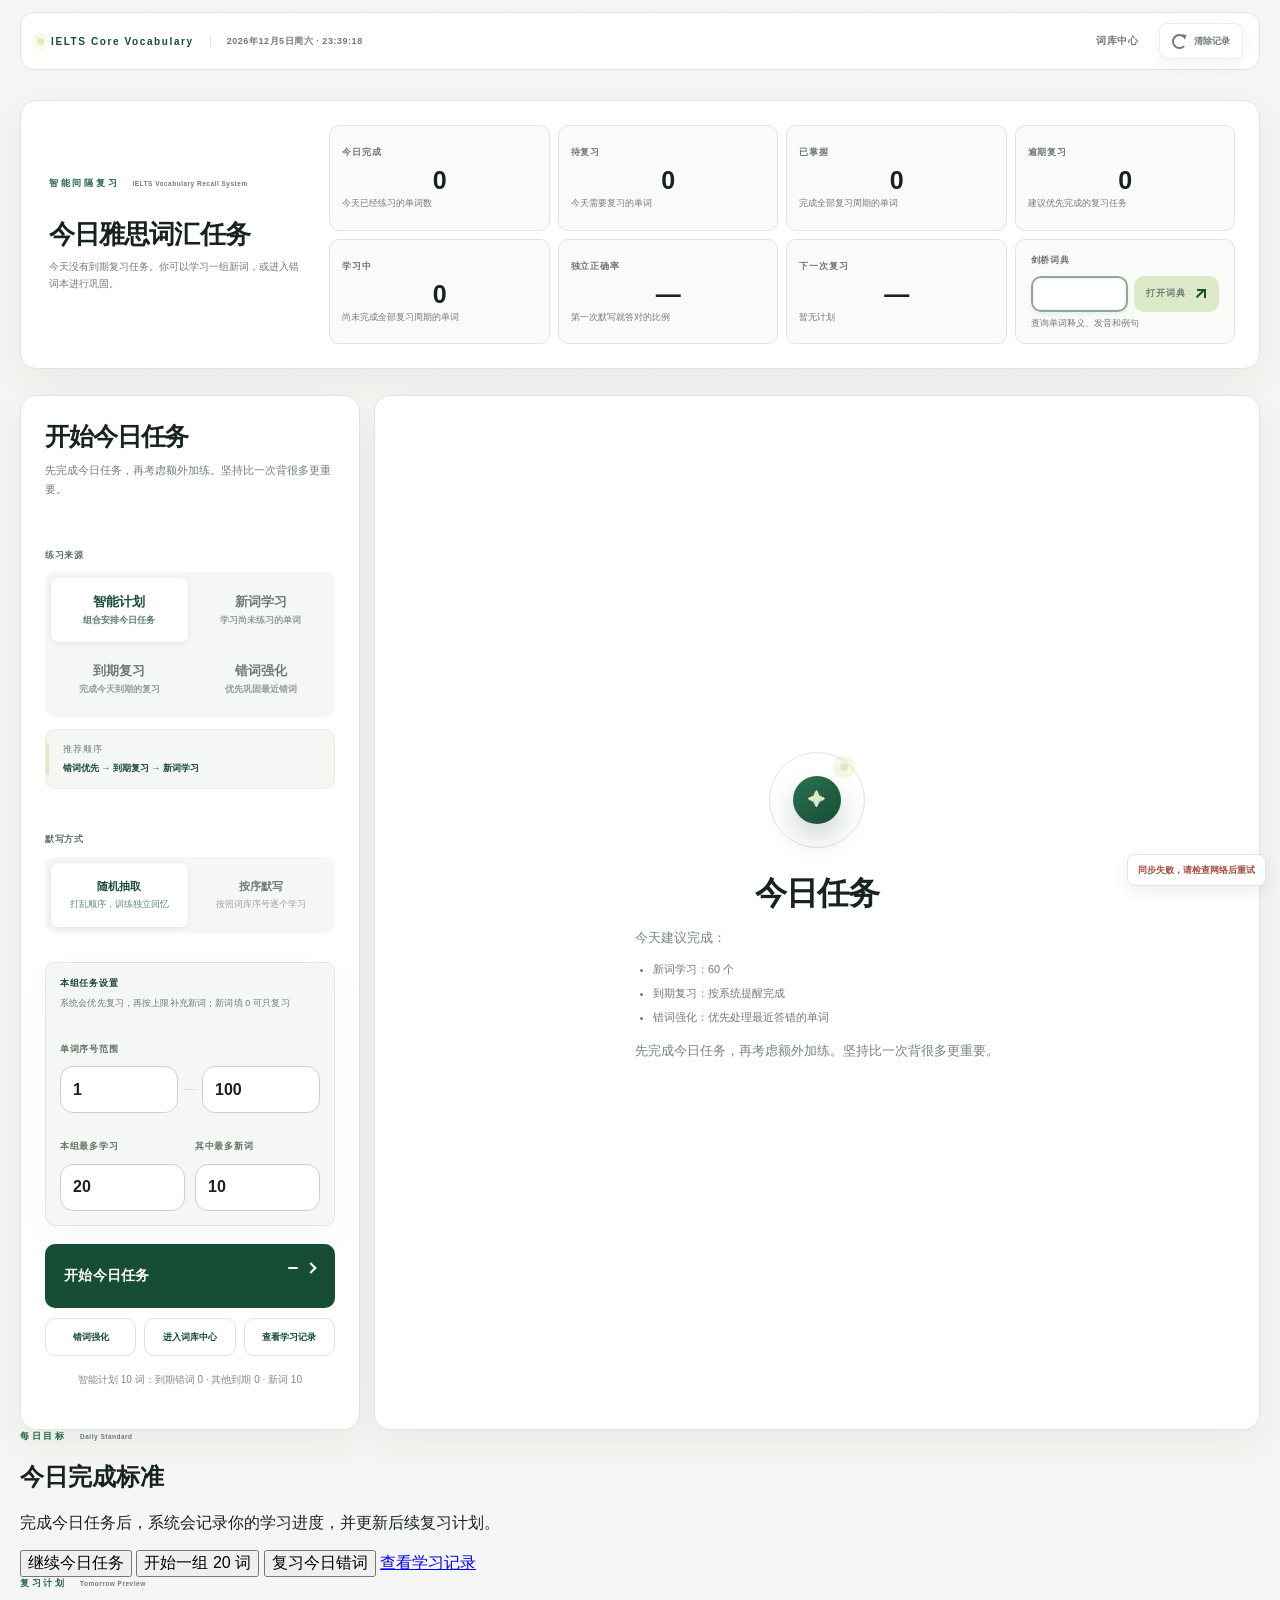
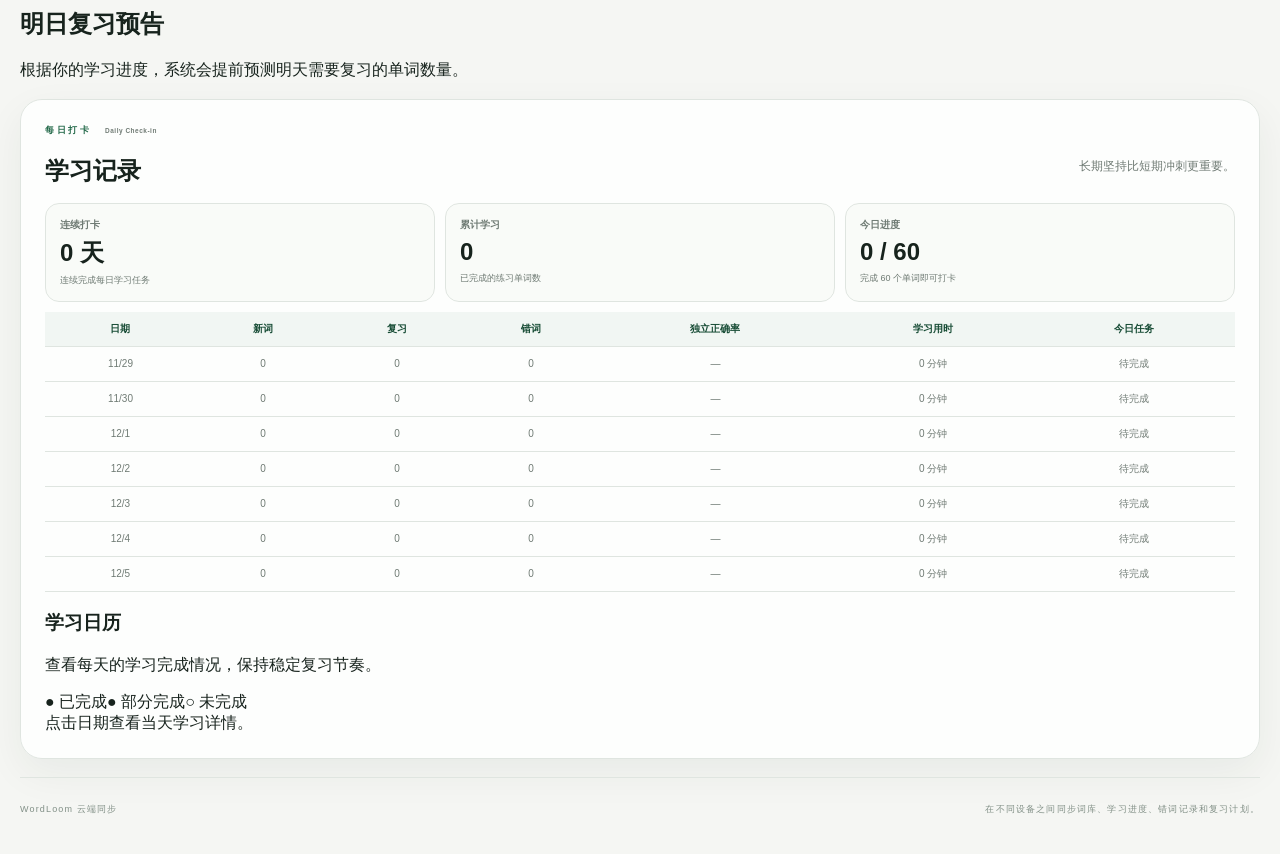
==== commit eb3ac1cd: "Complete vocabulary learning loop" ====
--- a/index.html
+++ b/index.html
@@ -5,7 +5,7 @@
     <meta name="viewport" content="width=device-width, initial-scale=1.0" />
     <meta name="theme-color" content="#f4f0e8" />
     <title>IELTS Core Vocabulary</title>
-    <link rel="stylesheet" href="styles.css?v=20260615-4" />
+    <link rel="stylesheet" href="styles.css?v=20260615-6" />
   </head>
   <body>
     <div class="ambient ambient-one"></div>
@@ -190,6 +190,7 @@
               <div><strong id="resultTime">0:00</strong><span>用时</span></div>
             </div>
             <p class="result-advice" id="resultAdvice"></p>
+            <p class="result-tomorrow-preview" id="resultTomorrowPreview"></p>
             <p class="result-summary">你已经完成本组词汇训练。系统已记录本组正确率、错词和复习状态。建议休息 1-2 分钟后，再继续下一组。</p>
             <button class="primary-button" id="restartButton"><span>继续下一组</span><b class="ui-icon icon-arrow-right" aria-hidden="true"></b></button>
             <div class="result-secondary-actions">
@@ -200,6 +201,28 @@
         </section>
       </section>
 
+      <section class="insight-board">
+        <article class="daily-standard">
+          <p class="eyebrow">每日目标 <small>Daily Standard</small></p>
+          <h2>今日完成标准</h2>
+          <p>完成今日任务后，系统会记录你的学习进度，并更新后续复习计划。</p>
+          <div class="standard-grid" id="dailyStandardGrid"></div>
+          <p class="standard-status" id="dailyStandardStatus"></p>
+          <div class="standard-actions">
+            <button type="button" id="continueTodayButton">继续今日任务</button>
+            <button type="button" id="startTwentyButton">开始一组 20 词</button>
+            <button type="button" id="reviewTodayWrongButton">复习今日错词</button>
+            <a href="#learningRecords">查看学习记录</a>
+          </div>
+        </article>
+        <article class="tomorrow-preview">
+          <p class="eyebrow">复习计划 <small>Tomorrow Preview</small></p>
+          <h2>明日复习预告</h2>
+          <p>根据你的学习进度，系统会提前预测明天需要复习的单词数量。</p>
+          <div class="preview-metrics" id="tomorrowPreview"></div>
+        </article>
+      </section>
+
       <section class="checkin-board" id="learningRecords">
         <div class="checkin-heading">
           <div><p class="eyebrow">每日打卡 <small>Daily Check-in</small></p><h2>学习记录</h2></div>
@@ -210,7 +233,14 @@
           <article><span>累计学习</span><strong id="checkinTotal">0</strong><small>已完成的练习单词数</small></article>
           <article><span>今日进度</span><strong id="checkinToday">0 / 60</strong><small>完成 60 个单词即可打卡</small></article>
         </div>
+        <div class="proficiency-summary" id="proficiencySummary"></div>
         <div class="checkin-history" id="checkinHistory"></div>
+        <div class="calendar-heading">
+          <div><h3>学习日历</h3><p>查看每天的学习完成情况，保持稳定复习节奏。</p></div>
+          <div class="calendar-legend"><span>● 已完成</span><span>● 部分完成</span><span>○ 未完成</span></div>
+        </div>
+        <div class="learning-calendar" id="learningCalendar"></div>
+        <div class="calendar-detail" id="calendarDetail">点击日期查看当天学习详情。</div>
       </section>
 
     </main>
@@ -241,6 +271,6 @@
     <script src="ielts-points.js?v=20260614-11"></script>
     <script src="pronunciation.js?v=20260614-11"></script>
     <script src="supabase-config.js?v=20260614-11"></script>
-    <script src="cloud-sync.js?v=20260615-3" data-entry="app.js?v=20260615-3"></script>
+    <script src="cloud-sync.js?v=20260615-5" data-entry="app.js?v=20260615-5"></script>
   </body>
 </html>
--- a/styles.css
+++ b/styles.css
@@ -1574,6 +1574,36 @@
 }
 .error-reason-panel.hidden { display: none; }
 .error-reason-panel strong { color: var(--green-deep); font-size: 12px; }
+.error-reason-feedback {
+  margin: 0;
+  padding: 10px 12px;
+  border-radius: 10px;
+  background: var(--green-soft);
+  color: var(--green-deep);
+  font-size: 11px;
+  line-height: 1.65;
+}
+.wrong-view-note {
+  margin: 4px 0 8px;
+  padding: 12px 14px;
+  border: 1px solid rgba(16,73,48,.1);
+  border-radius: 11px;
+  background: rgba(239,247,240,.7);
+  color: var(--muted);
+  font-size: 11px;
+  line-height: 1.7;
+}
+.wrong-reason-card {
+  display: grid;
+  gap: 5px;
+  margin-bottom: 7px;
+  padding: 9px 10px;
+  border: 1px solid rgba(166,79,66,.12);
+  border-radius: 9px;
+  background: rgba(166,79,66,.055);
+}
+.wrong-reason-card strong { color: var(--red); font-size: 10px; }
+.wrong-reason-card p { margin: 0; color: var(--muted); font-size: 9px; line-height: 1.55; }
 .error-reason-options { display: flex; flex-wrap: wrap; gap: 7px; }
 .error-reason-options button {
   min-height: 34px;
@@ -2309,6 +2339,7 @@
   .resume-word-button,
   .export-new-words-button,
   .add-word-button,
-  #wrongSortField { grid-column: 1 / -1; }
+  #wrongSortField,
+  #wrongReasonField { grid-column: 1 / -1; }
   .library-tool-button { min-height: 46px; }
 }
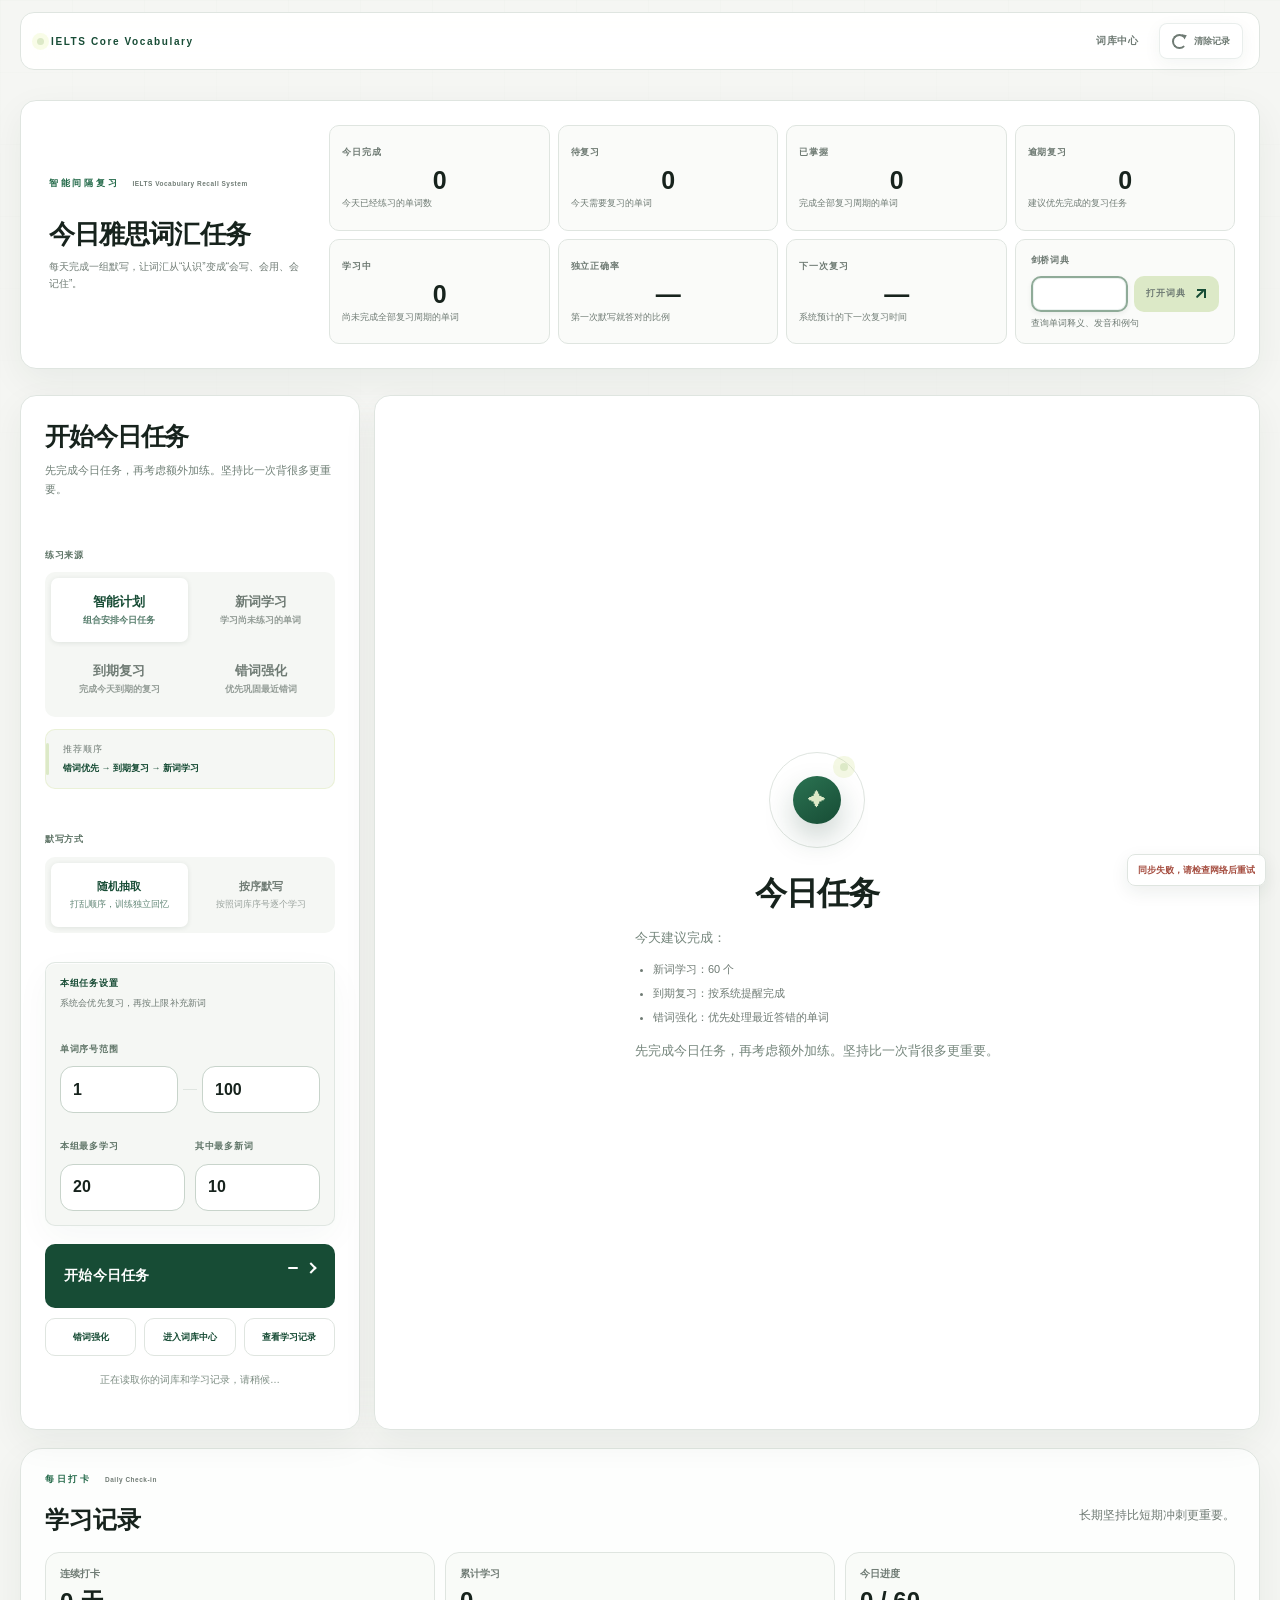
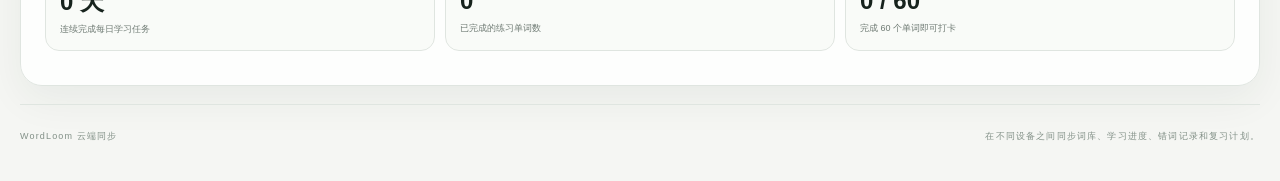
==== commit 4e35a68a: "Remove expanded learning loop features" ====
--- a/index.html
+++ b/index.html
@@ -5,7 +5,7 @@
     <meta name="viewport" content="width=device-width, initial-scale=1.0" />
     <meta name="theme-color" content="#f4f0e8" />
     <title>IELTS Core Vocabulary</title>
-    <link rel="stylesheet" href="styles.css?v=20260615-6" />
+    <link rel="stylesheet" href="styles.css?v=20260615-4" />
   </head>
   <body>
     <div class="ambient ambient-one"></div>
@@ -190,7 +190,6 @@
               <div><strong id="resultTime">0:00</strong><span>用时</span></div>
             </div>
             <p class="result-advice" id="resultAdvice"></p>
-            <p class="result-tomorrow-preview" id="resultTomorrowPreview"></p>
             <p class="result-summary">你已经完成本组词汇训练。系统已记录本组正确率、错词和复习状态。建议休息 1-2 分钟后，再继续下一组。</p>
             <button class="primary-button" id="restartButton"><span>继续下一组</span><b class="ui-icon icon-arrow-right" aria-hidden="true"></b></button>
             <div class="result-secondary-actions">
@@ -201,28 +200,6 @@
         </section>
       </section>
 
-      <section class="insight-board">
-        <article class="daily-standard">
-          <p class="eyebrow">每日目标 <small>Daily Standard</small></p>
-          <h2>今日完成标准</h2>
-          <p>完成今日任务后，系统会记录你的学习进度，并更新后续复习计划。</p>
-          <div class="standard-grid" id="dailyStandardGrid"></div>
-          <p class="standard-status" id="dailyStandardStatus"></p>
-          <div class="standard-actions">
-            <button type="button" id="continueTodayButton">继续今日任务</button>
-            <button type="button" id="startTwentyButton">开始一组 20 词</button>
-            <button type="button" id="reviewTodayWrongButton">复习今日错词</button>
-            <a href="#learningRecords">查看学习记录</a>
-          </div>
-        </article>
-        <article class="tomorrow-preview">
-          <p class="eyebrow">复习计划 <small>Tomorrow Preview</small></p>
-          <h2>明日复习预告</h2>
-          <p>根据你的学习进度，系统会提前预测明天需要复习的单词数量。</p>
-          <div class="preview-metrics" id="tomorrowPreview"></div>
-        </article>
-      </section>
-
       <section class="checkin-board" id="learningRecords">
         <div class="checkin-heading">
           <div><p class="eyebrow">每日打卡 <small>Daily Check-in</small></p><h2>学习记录</h2></div>
@@ -233,14 +210,7 @@
           <article><span>累计学习</span><strong id="checkinTotal">0</strong><small>已完成的练习单词数</small></article>
           <article><span>今日进度</span><strong id="checkinToday">0 / 60</strong><small>完成 60 个单词即可打卡</small></article>
         </div>
-        <div class="proficiency-summary" id="proficiencySummary"></div>
         <div class="checkin-history" id="checkinHistory"></div>
-        <div class="calendar-heading">
-          <div><h3>学习日历</h3><p>查看每天的学习完成情况，保持稳定复习节奏。</p></div>
-          <div class="calendar-legend"><span>● 已完成</span><span>● 部分完成</span><span>○ 未完成</span></div>
-        </div>
-        <div class="learning-calendar" id="learningCalendar"></div>
-        <div class="calendar-detail" id="calendarDetail">点击日期查看当天学习详情。</div>
       </section>
 
     </main>
@@ -271,6 +241,6 @@
     <script src="ielts-points.js?v=20260614-11"></script>
     <script src="pronunciation.js?v=20260614-11"></script>
     <script src="supabase-config.js?v=20260614-11"></script>
-    <script src="cloud-sync.js?v=20260615-5" data-entry="app.js?v=20260615-5"></script>
+    <script src="cloud-sync.js?v=20260615-3" data-entry="app.js?v=20260615-3"></script>
   </body>
 </html>
--- a/styles.css
+++ b/styles.css
@@ -1126,6 +1126,97 @@
 .pagination { padding-top: 18px; }
 footer { margin-top: 18px; }
 
+/* Learning loop dashboards */
+.insight-board {
+  display: grid;
+  grid-template-columns: minmax(0, 1.35fr) minmax(300px, .65fr);
+  gap: 16px;
+  margin: 18px 0;
+}
+.insight-board > article,
+.wrong-insights {
+  padding: 22px;
+  border: 1px solid var(--line);
+  border-radius: 18px;
+  background: rgba(255,255,255,.78);
+  box-shadow: var(--shadow-soft);
+}
+.insight-board h2, .wrong-insights h3, .calendar-heading h3 { margin: 5px 0 7px; color: var(--ink); }
+.standard-grid, .preview-metrics, .reason-stats {
+  display: grid;
+  grid-template-columns: repeat(4, minmax(0, 1fr));
+  gap: 9px;
+  margin-top: 15px;
+}
+.standard-grid div, .preview-metrics div, .reason-stats div {
+  display: grid;
+  gap: 5px;
+  min-height: 76px;
+  padding: 12px;
+  border: 1px solid var(--line);
+  border-radius: 12px;
+  background: rgba(247,250,247,.78);
+}
+.standard-grid span, .preview-metrics span, .reason-stats span { color: var(--muted); font-size: 10px; }
+.standard-grid strong, .preview-metrics strong, .reason-stats strong { color: var(--green-deep); font-size: 17px; }
+.standard-status { padding: 11px 13px; border-radius: 10px; background: var(--sand); color: var(--muted); }
+.standard-status.complete { background: var(--green-soft); color: var(--green-deep); }
+.standard-actions { display: flex; flex-wrap: wrap; gap: 8px; }
+.standard-actions button, .standard-actions a {
+  padding: 10px 13px; border: 1px solid var(--line); border-radius: 9px; background: white; color: var(--green-deep); font-weight: 700;
+}
+.calendar-heading { display: flex; justify-content: space-between; align-items: end; gap: 15px; margin-top: 24px; }
+.proficiency-summary { display: grid; grid-template-columns: repeat(6, minmax(0, 1fr)); gap: 8px; margin: 14px 0; }
+.proficiency-summary div { display: grid; gap: 4px; padding: 10px; border: 1px solid var(--line); border-radius: 10px; background: rgba(247,250,247,.75); }
+.proficiency-summary span { color: var(--muted); font-size: 9px; }
+.proficiency-summary strong { color: var(--green-deep); font-size: 16px; }
+.calendar-heading p { margin: 0; color: var(--muted); }
+.calendar-legend { display: flex; flex-wrap: wrap; gap: 10px; color: var(--muted); font-size: 10px; }
+.learning-calendar { display: grid; grid-template-columns: repeat(7, minmax(0, 1fr)); gap: 7px; margin-top: 13px; }
+.calendar-day { display: grid; gap: 3px; min-height: 68px; padding: 8px; border: 1px solid var(--line); border-radius: 10px; background: white; text-align: left; }
+.calendar-day b { font-size: 15px; }
+.calendar-day span, .calendar-day small { color: var(--muted); font-size: 9px; }
+.calendar-day.complete { background: var(--green-soft); color: var(--green-deep); }
+.calendar-day.partial { background: var(--sand); color: #986d16; }
+.calendar-day.overdue { background: rgba(166,79,66,.09); color: var(--red); }
+.calendar-detail { display: flex; flex-wrap: wrap; gap: 9px 18px; margin-top: 10px; padding: 13px; border-radius: 10px; background: rgba(247,250,247,.78); color: var(--muted); font-size: 10px; }
+.calendar-detail strong { width: 100%; color: var(--green-deep); }
+.result-tomorrow-preview { color: var(--green-deep); font-weight: 700; }
+
+/* Wrong-word analysis, training and tags */
+.wrong-insights { margin: 12px 0; }
+.reason-stats { grid-template-columns: repeat(7, minmax(0, 1fr)); }
+.reason-stats p { grid-column: 1 / -1; color: var(--muted); }
+.special-training { margin-top: 18px; }
+.special-training-grid { display: grid; grid-template-columns: repeat(3, minmax(0, 1fr)); gap: 10px; }
+.special-training-grid article { display: grid; align-content: start; gap: 7px; padding: 13px; border: 1px solid var(--line); border-radius: 11px; background: rgba(247,250,247,.8); }
+.special-training-grid p { min-height: 52px; margin: 0; color: var(--muted); font-size: 9px; line-height: 1.6; }
+.special-training-grid a { justify-self: start; padding: 8px 10px; border-radius: 8px; background: var(--green-deep); color: white; font-size: 9px; font-weight: 700; }
+.special-training-grid a.disabled { pointer-events: none; opacity: .35; }
+.tag-word-button { display: block; margin: 0 auto 6px; }
+.ielts-tag-list { display: flex; flex-wrap: wrap; justify-content: center; gap: 4px; margin-bottom: 5px; }
+.ielts-tag-list span { padding: 4px 6px; border-radius: 999px; background: var(--green-soft); color: var(--green-deep); font-size: 8px; font-weight: 700; }
+.table-stage { display: grid; gap: 3px; }
+.table-stage small { color: var(--muted); font-size: 8px; font-weight: 500; }
+.proficiency-易错 { color: var(--red); }
+.proficiency-熟悉, .proficiency-已掌握 { color: var(--green-deep); }
+#bulkPasteText { width: 100%; min-height: 220px; resize: vertical; }
+
+@media (max-width: 1000px) {
+  .insight-board { grid-template-columns: 1fr; }
+  .reason-stats { grid-template-columns: repeat(4, minmax(0, 1fr)); }
+  .special-training-grid { grid-template-columns: repeat(2, minmax(0, 1fr)); }
+}
+
+@media (max-width: 680px) {
+  .standard-grid, .preview-metrics, .reason-stats { grid-template-columns: repeat(2, minmax(0, 1fr)); }
+  .special-training-grid { grid-template-columns: 1fr; }
+  .learning-calendar { grid-template-columns: repeat(7, minmax(38px, 1fr)); overflow-x: auto; }
+  .calendar-day { min-height: 58px; padding: 5px; }
+  .calendar-heading { align-items: start; flex-direction: column; }
+  .proficiency-summary { grid-template-columns: repeat(3, minmax(0, 1fr)); }
+}
+
 @media (max-width: 1180px) {
   .protocol-board { grid-template-columns: 1fr; }
   .protocol-metrics { grid-template-columns: repeat(4, minmax(0,1fr)); }
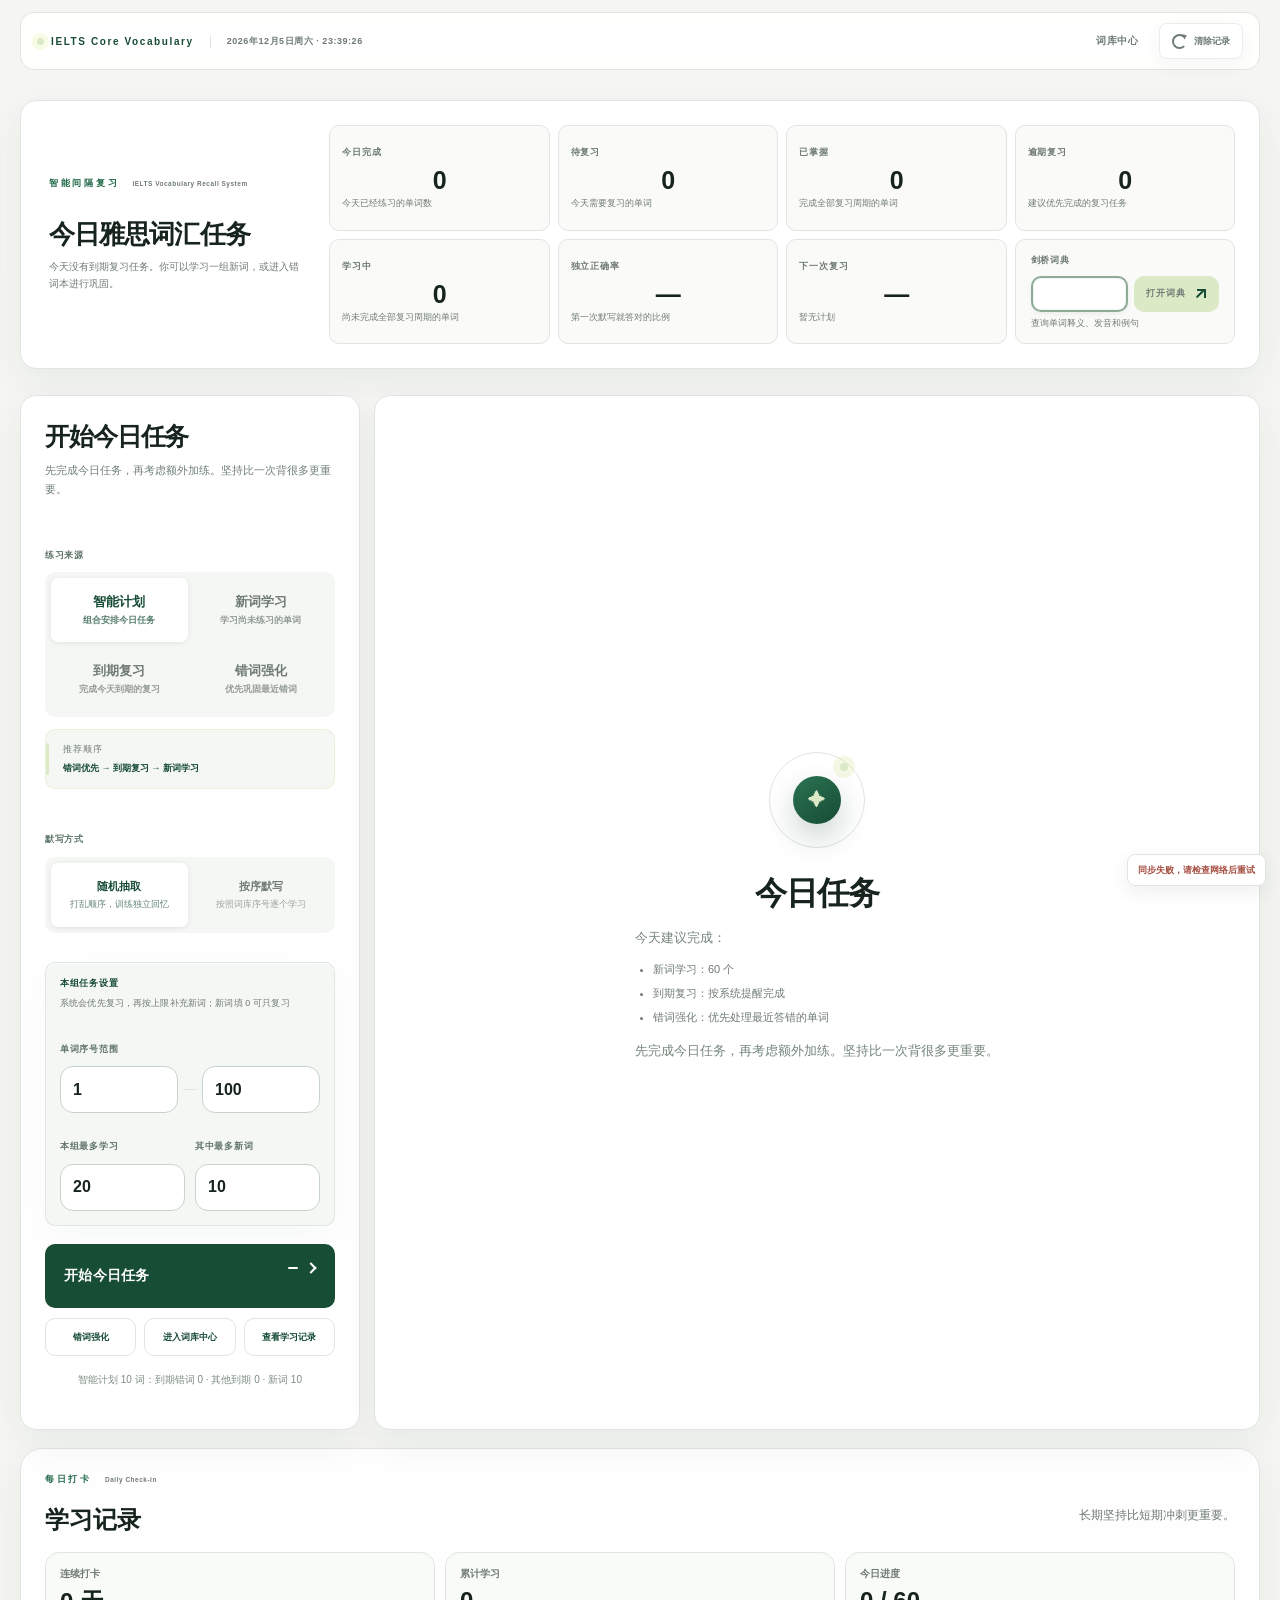
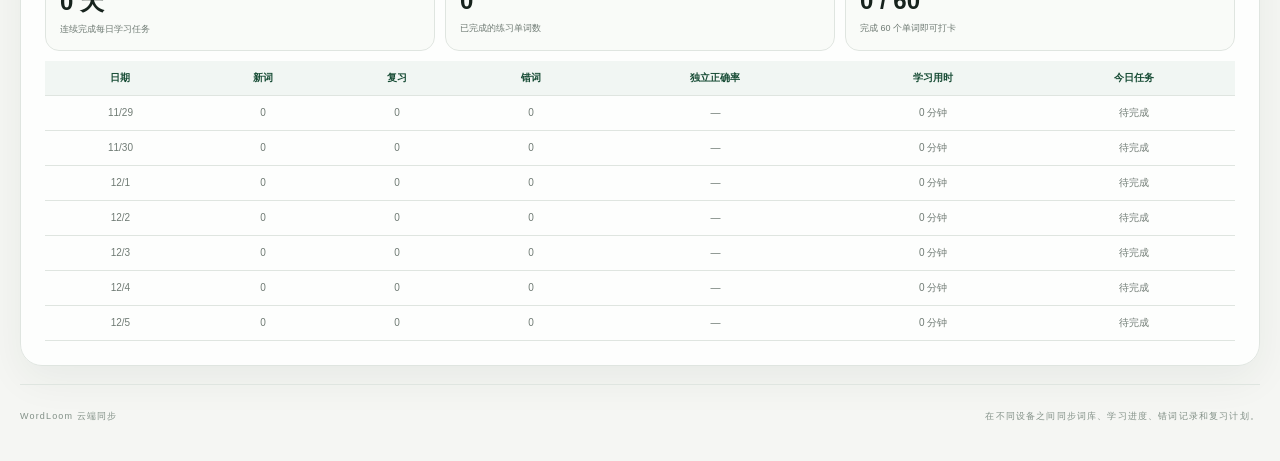
==== commit a74467d2: "Keep only wrong-word statistics and filters" ====
--- a/index.html
+++ b/index.html
@@ -5,7 +5,7 @@
     <meta name="viewport" content="width=device-width, initial-scale=1.0" />
     <meta name="theme-color" content="#f4f0e8" />
     <title>IELTS Core Vocabulary</title>
-    <link rel="stylesheet" href="styles.css?v=20260615-4" />
+    <link rel="stylesheet" href="styles.css?v=20260615-7" />
   </head>
   <body>
     <div class="ambient ambient-one"></div>
@@ -241,6 +241,6 @@
     <script src="ielts-points.js?v=20260614-11"></script>
     <script src="pronunciation.js?v=20260614-11"></script>
     <script src="supabase-config.js?v=20260614-11"></script>
-    <script src="cloud-sync.js?v=20260615-3" data-entry="app.js?v=20260615-3"></script>
+    <script src="cloud-sync.js?v=20260615-7" data-entry="app.js?v=20260615-7"></script>
   </body>
 </html>
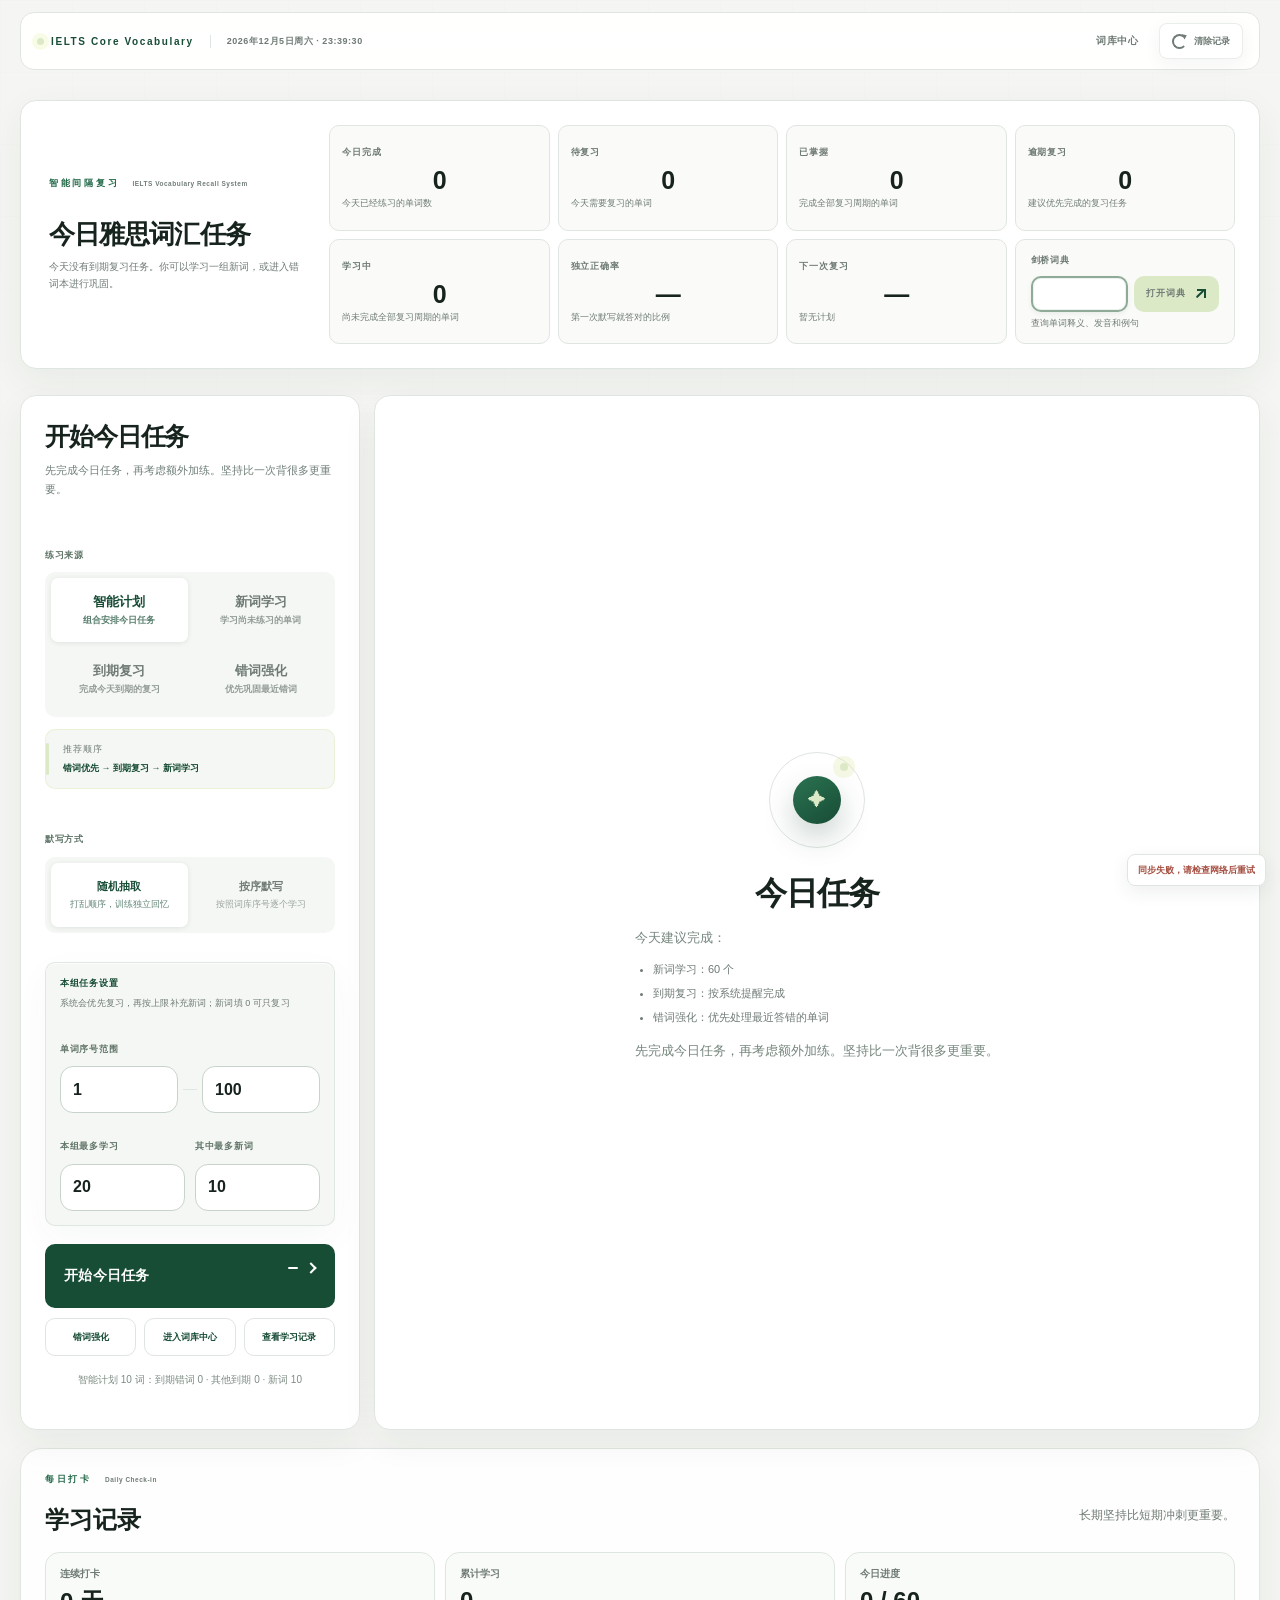
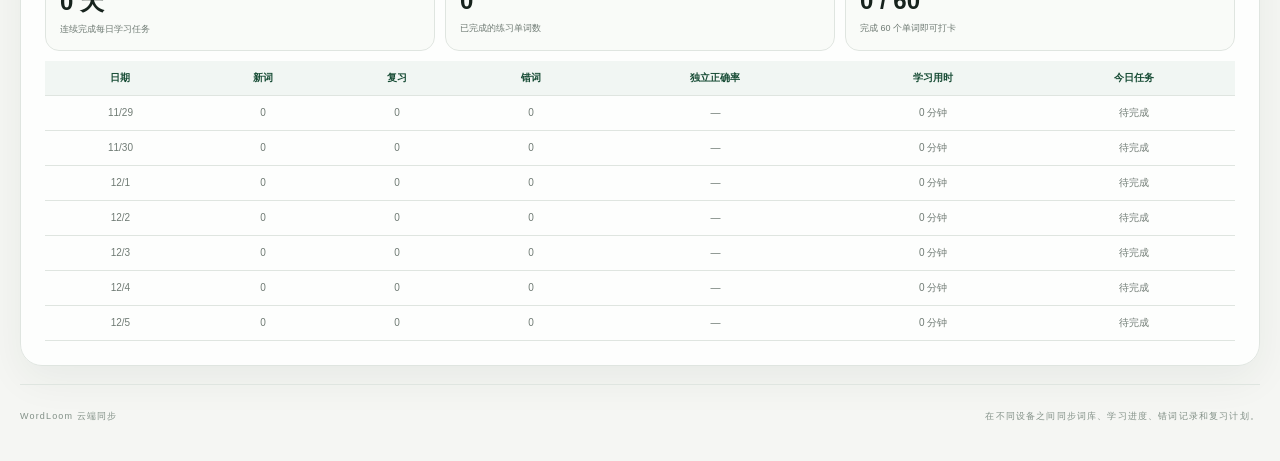
==== commit 7f60bbde: "Harden learning records and sync logic" ====
--- a/index.html
+++ b/index.html
@@ -241,6 +241,6 @@
     <script src="ielts-points.js?v=20260614-11"></script>
     <script src="pronunciation.js?v=20260614-11"></script>
     <script src="supabase-config.js?v=20260614-11"></script>
-    <script src="cloud-sync.js?v=20260615-7" data-entry="app.js?v=20260615-7"></script>
+    <script src="cloud-sync.js?v=20260615-8" data-entry="app.js?v=20260615-8"></script>
   </body>
 </html>
--- a/styles.css
+++ b/styles.css
@@ -1126,97 +1126,6 @@
 .pagination { padding-top: 18px; }
 footer { margin-top: 18px; }
 
-/* Learning loop dashboards */
-.insight-board {
-  display: grid;
-  grid-template-columns: minmax(0, 1.35fr) minmax(300px, .65fr);
-  gap: 16px;
-  margin: 18px 0;
-}
-.insight-board > article,
-.wrong-insights {
-  padding: 22px;
-  border: 1px solid var(--line);
-  border-radius: 18px;
-  background: rgba(255,255,255,.78);
-  box-shadow: var(--shadow-soft);
-}
-.insight-board h2, .wrong-insights h3, .calendar-heading h3 { margin: 5px 0 7px; color: var(--ink); }
-.standard-grid, .preview-metrics, .reason-stats {
-  display: grid;
-  grid-template-columns: repeat(4, minmax(0, 1fr));
-  gap: 9px;
-  margin-top: 15px;
-}
-.standard-grid div, .preview-metrics div, .reason-stats div {
-  display: grid;
-  gap: 5px;
-  min-height: 76px;
-  padding: 12px;
-  border: 1px solid var(--line);
-  border-radius: 12px;
-  background: rgba(247,250,247,.78);
-}
-.standard-grid span, .preview-metrics span, .reason-stats span { color: var(--muted); font-size: 10px; }
-.standard-grid strong, .preview-metrics strong, .reason-stats strong { color: var(--green-deep); font-size: 17px; }
-.standard-status { padding: 11px 13px; border-radius: 10px; background: var(--sand); color: var(--muted); }
-.standard-status.complete { background: var(--green-soft); color: var(--green-deep); }
-.standard-actions { display: flex; flex-wrap: wrap; gap: 8px; }
-.standard-actions button, .standard-actions a {
-  padding: 10px 13px; border: 1px solid var(--line); border-radius: 9px; background: white; color: var(--green-deep); font-weight: 700;
-}
-.calendar-heading { display: flex; justify-content: space-between; align-items: end; gap: 15px; margin-top: 24px; }
-.proficiency-summary { display: grid; grid-template-columns: repeat(6, minmax(0, 1fr)); gap: 8px; margin: 14px 0; }
-.proficiency-summary div { display: grid; gap: 4px; padding: 10px; border: 1px solid var(--line); border-radius: 10px; background: rgba(247,250,247,.75); }
-.proficiency-summary span { color: var(--muted); font-size: 9px; }
-.proficiency-summary strong { color: var(--green-deep); font-size: 16px; }
-.calendar-heading p { margin: 0; color: var(--muted); }
-.calendar-legend { display: flex; flex-wrap: wrap; gap: 10px; color: var(--muted); font-size: 10px; }
-.learning-calendar { display: grid; grid-template-columns: repeat(7, minmax(0, 1fr)); gap: 7px; margin-top: 13px; }
-.calendar-day { display: grid; gap: 3px; min-height: 68px; padding: 8px; border: 1px solid var(--line); border-radius: 10px; background: white; text-align: left; }
-.calendar-day b { font-size: 15px; }
-.calendar-day span, .calendar-day small { color: var(--muted); font-size: 9px; }
-.calendar-day.complete { background: var(--green-soft); color: var(--green-deep); }
-.calendar-day.partial { background: var(--sand); color: #986d16; }
-.calendar-day.overdue { background: rgba(166,79,66,.09); color: var(--red); }
-.calendar-detail { display: flex; flex-wrap: wrap; gap: 9px 18px; margin-top: 10px; padding: 13px; border-radius: 10px; background: rgba(247,250,247,.78); color: var(--muted); font-size: 10px; }
-.calendar-detail strong { width: 100%; color: var(--green-deep); }
-.result-tomorrow-preview { color: var(--green-deep); font-weight: 700; }
-
-/* Wrong-word analysis, training and tags */
-.wrong-insights { margin: 12px 0; }
-.reason-stats { grid-template-columns: repeat(7, minmax(0, 1fr)); }
-.reason-stats p { grid-column: 1 / -1; color: var(--muted); }
-.special-training { margin-top: 18px; }
-.special-training-grid { display: grid; grid-template-columns: repeat(3, minmax(0, 1fr)); gap: 10px; }
-.special-training-grid article { display: grid; align-content: start; gap: 7px; padding: 13px; border: 1px solid var(--line); border-radius: 11px; background: rgba(247,250,247,.8); }
-.special-training-grid p { min-height: 52px; margin: 0; color: var(--muted); font-size: 9px; line-height: 1.6; }
-.special-training-grid a { justify-self: start; padding: 8px 10px; border-radius: 8px; background: var(--green-deep); color: white; font-size: 9px; font-weight: 700; }
-.special-training-grid a.disabled { pointer-events: none; opacity: .35; }
-.tag-word-button { display: block; margin: 0 auto 6px; }
-.ielts-tag-list { display: flex; flex-wrap: wrap; justify-content: center; gap: 4px; margin-bottom: 5px; }
-.ielts-tag-list span { padding: 4px 6px; border-radius: 999px; background: var(--green-soft); color: var(--green-deep); font-size: 8px; font-weight: 700; }
-.table-stage { display: grid; gap: 3px; }
-.table-stage small { color: var(--muted); font-size: 8px; font-weight: 500; }
-.proficiency-易错 { color: var(--red); }
-.proficiency-熟悉, .proficiency-已掌握 { color: var(--green-deep); }
-#bulkPasteText { width: 100%; min-height: 220px; resize: vertical; }
-
-@media (max-width: 1000px) {
-  .insight-board { grid-template-columns: 1fr; }
-  .reason-stats { grid-template-columns: repeat(4, minmax(0, 1fr)); }
-  .special-training-grid { grid-template-columns: repeat(2, minmax(0, 1fr)); }
-}
-
-@media (max-width: 680px) {
-  .standard-grid, .preview-metrics, .reason-stats { grid-template-columns: repeat(2, minmax(0, 1fr)); }
-  .special-training-grid { grid-template-columns: 1fr; }
-  .learning-calendar { grid-template-columns: repeat(7, minmax(38px, 1fr)); overflow-x: auto; }
-  .calendar-day { min-height: 58px; padding: 5px; }
-  .calendar-heading { align-items: start; flex-direction: column; }
-  .proficiency-summary { grid-template-columns: repeat(3, minmax(0, 1fr)); }
-}
-
 @media (max-width: 1180px) {
   .protocol-board { grid-template-columns: 1fr; }
   .protocol-metrics { grid-template-columns: repeat(4, minmax(0,1fr)); }
@@ -1684,6 +1593,21 @@
   font-size: 11px;
   line-height: 1.7;
 }
+.wrong-reason-stats {
+  display: grid;
+  gap: 12px;
+  margin: 10px 0;
+  padding: 16px;
+  border: 1px solid rgba(16,73,48,.1);
+  border-radius: 12px;
+  background: rgba(255,255,255,.72);
+}
+.wrong-reason-stats h3 { margin: 3px 0 0; color: var(--ink); }
+.wrong-reason-stat-grid { display: grid; grid-template-columns: repeat(4, minmax(0, 1fr)); gap: 8px; }
+.wrong-reason-stat-grid div { display: grid; gap: 4px; padding: 10px; border: 1px solid var(--line); border-radius: 9px; background: rgba(239,247,240,.65); }
+.wrong-reason-stat-grid span { color: var(--muted); font-size: 9px; }
+.wrong-reason-stat-grid strong { color: var(--green-deep); font-size: 14px; }
+.wrong-reason-stat-grid p { grid-column: 1 / -1; margin: 0; color: var(--muted); }
 .wrong-reason-card {
   display: grid;
   gap: 5px;
@@ -2433,4 +2357,5 @@
   #wrongSortField,
   #wrongReasonField { grid-column: 1 / -1; }
   .library-tool-button { min-height: 46px; }
-}
+  .wrong-reason-stat-grid { grid-template-columns: repeat(2, minmax(0, 1fr)); }
+}
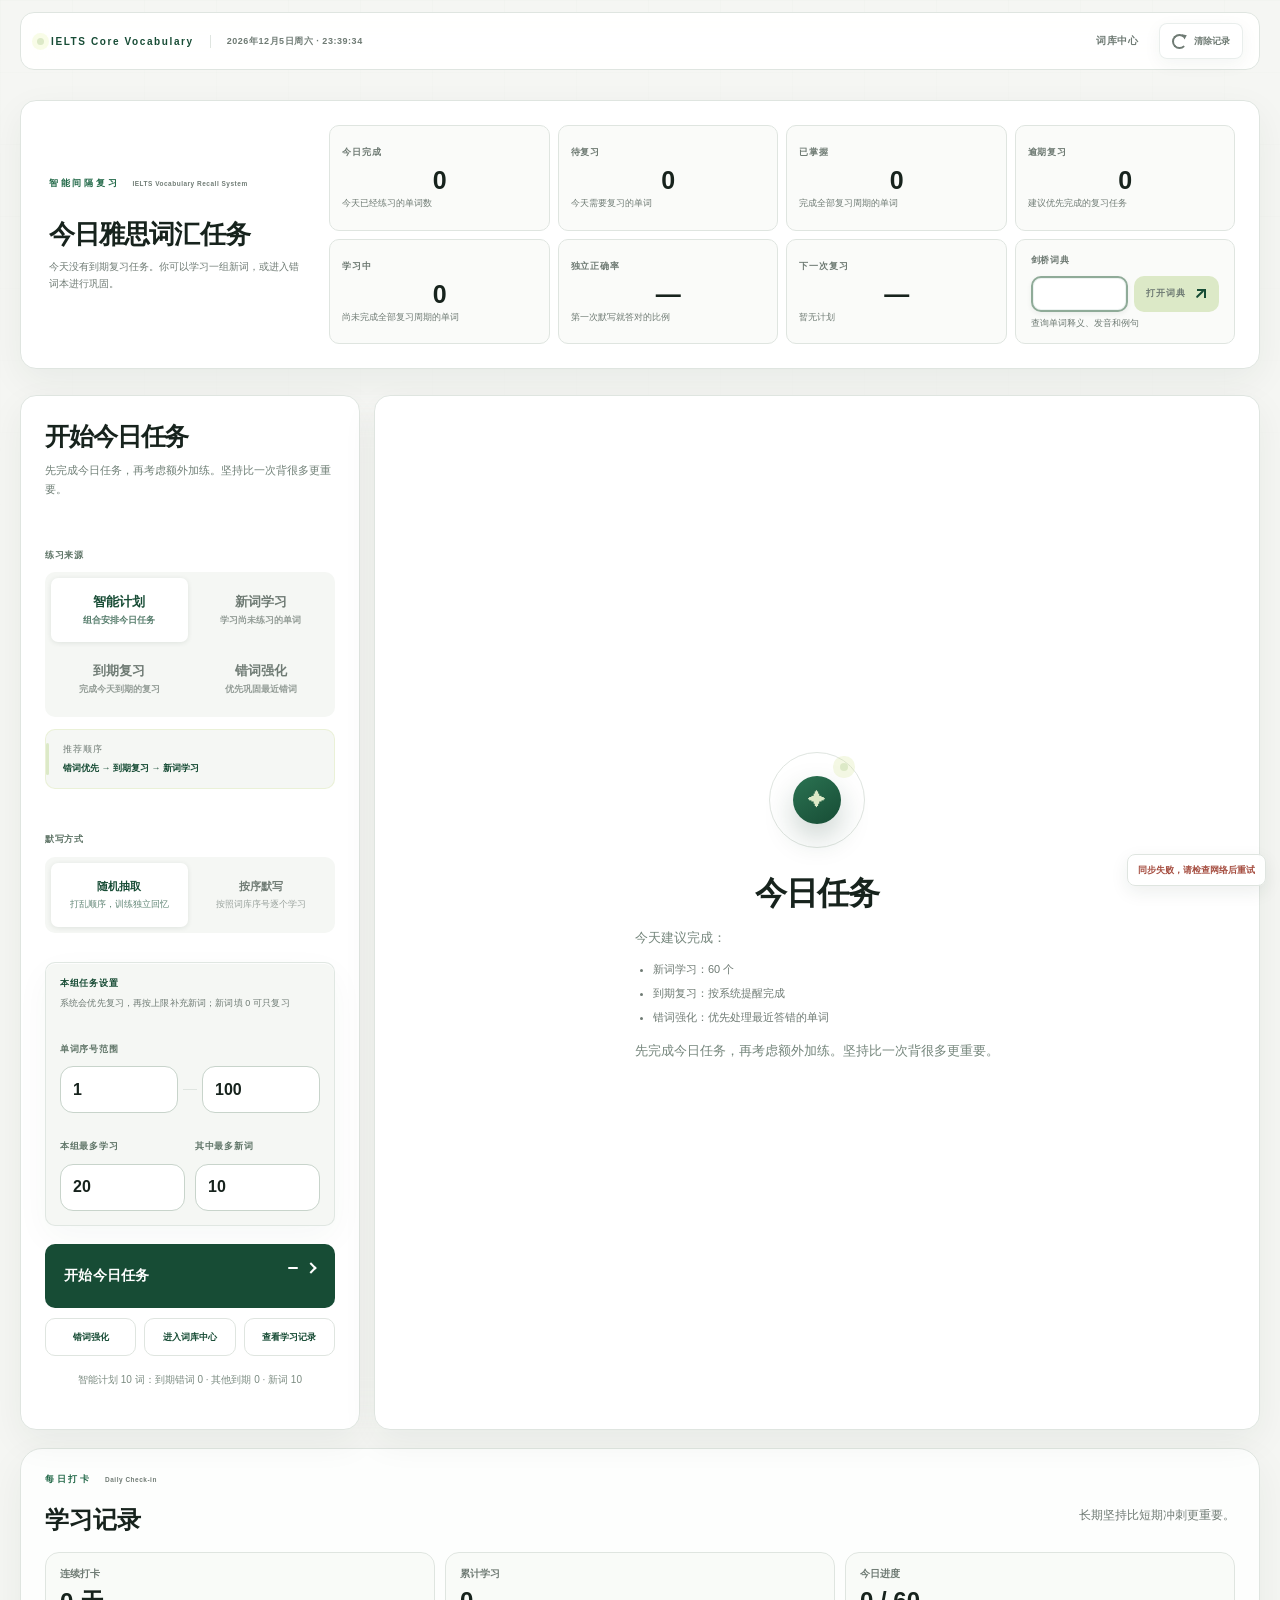
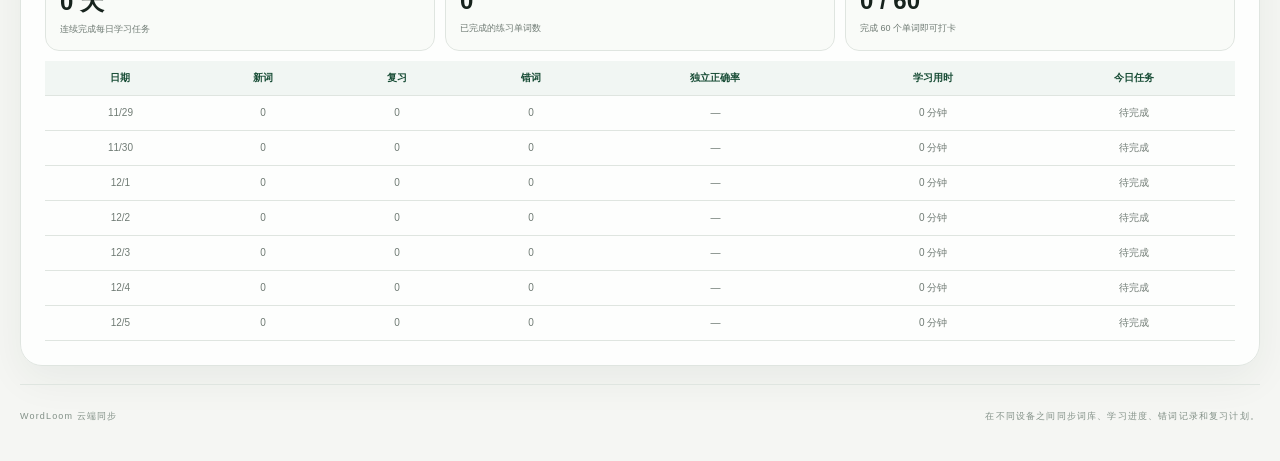
==== commit 784092d4: "Make learning record reset persistent" ====
--- a/index.html
+++ b/index.html
@@ -241,6 +241,6 @@
     <script src="ielts-points.js?v=20260614-11"></script>
     <script src="pronunciation.js?v=20260614-11"></script>
     <script src="supabase-config.js?v=20260614-11"></script>
-    <script src="cloud-sync.js?v=20260615-8" data-entry="app.js?v=20260615-8"></script>
+    <script src="cloud-sync.js?v=20260615-9" data-entry="app.js?v=20260615-9"></script>
   </body>
 </html>
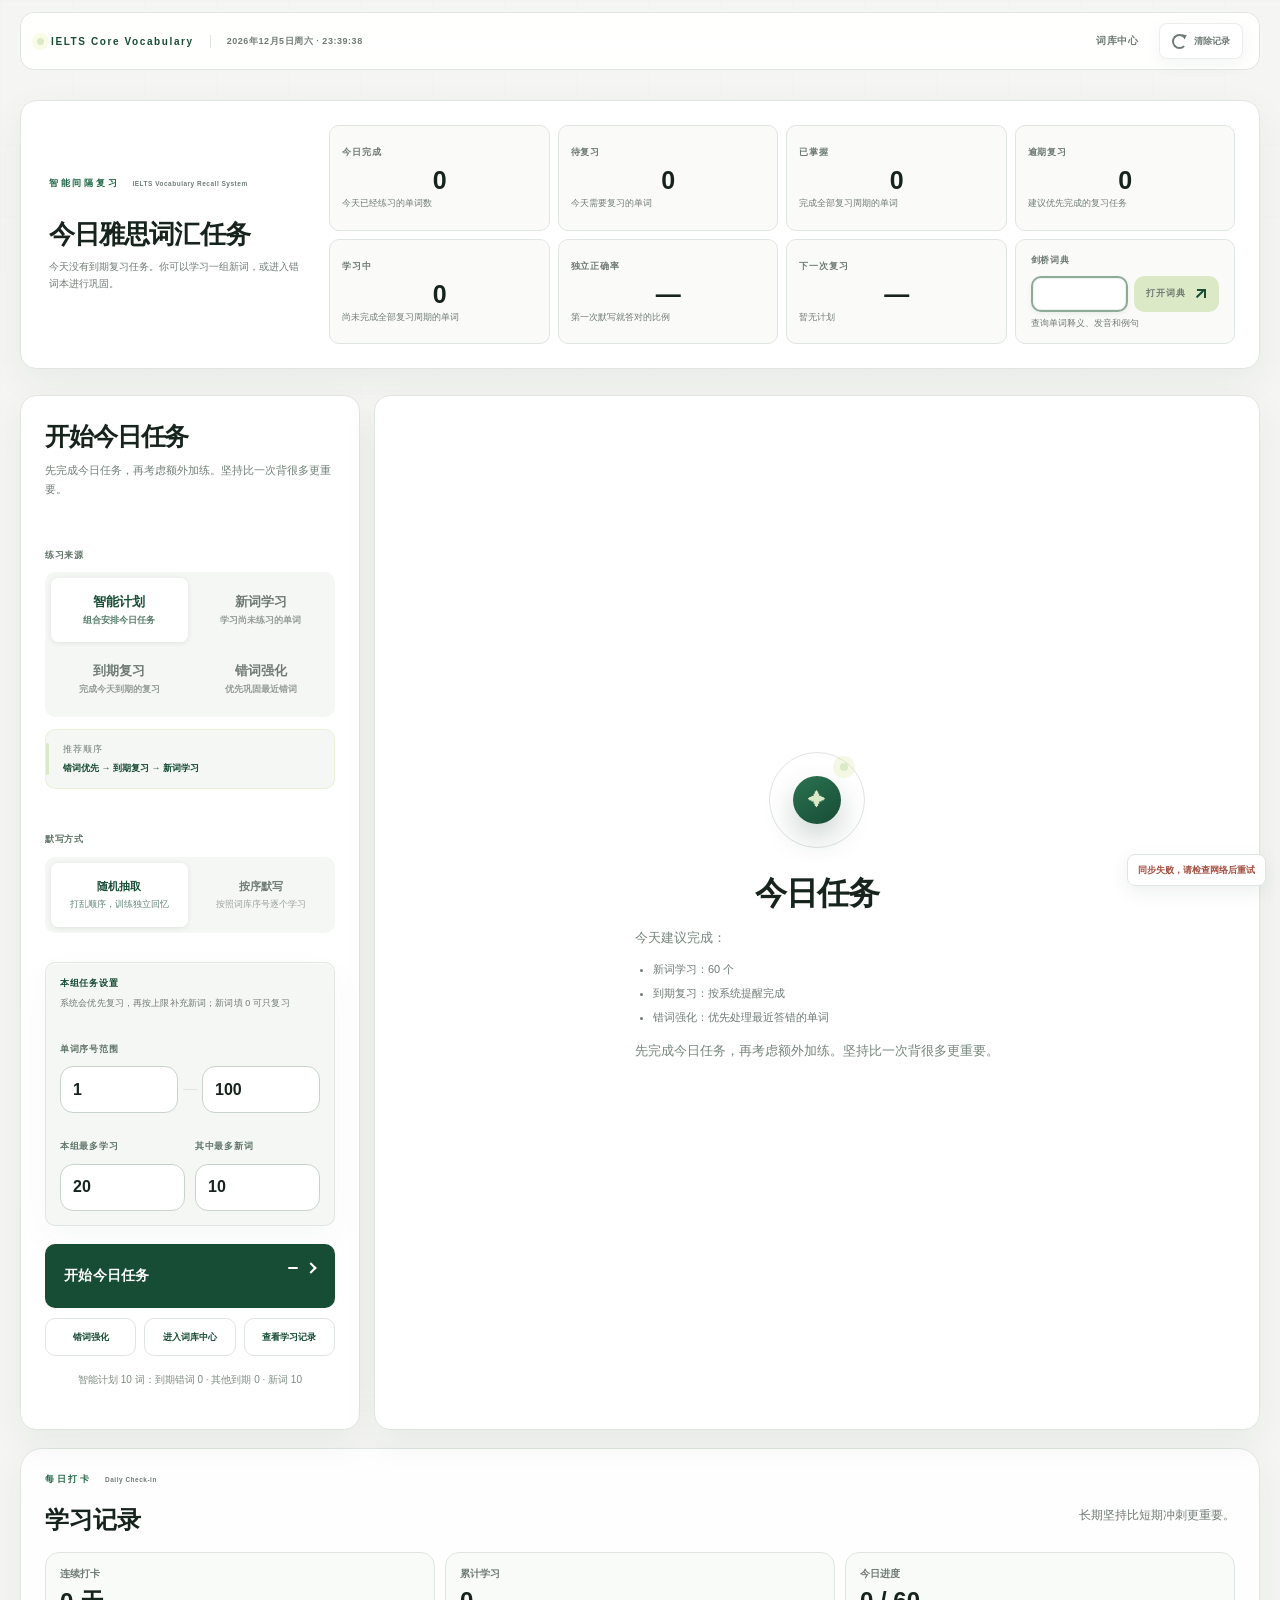
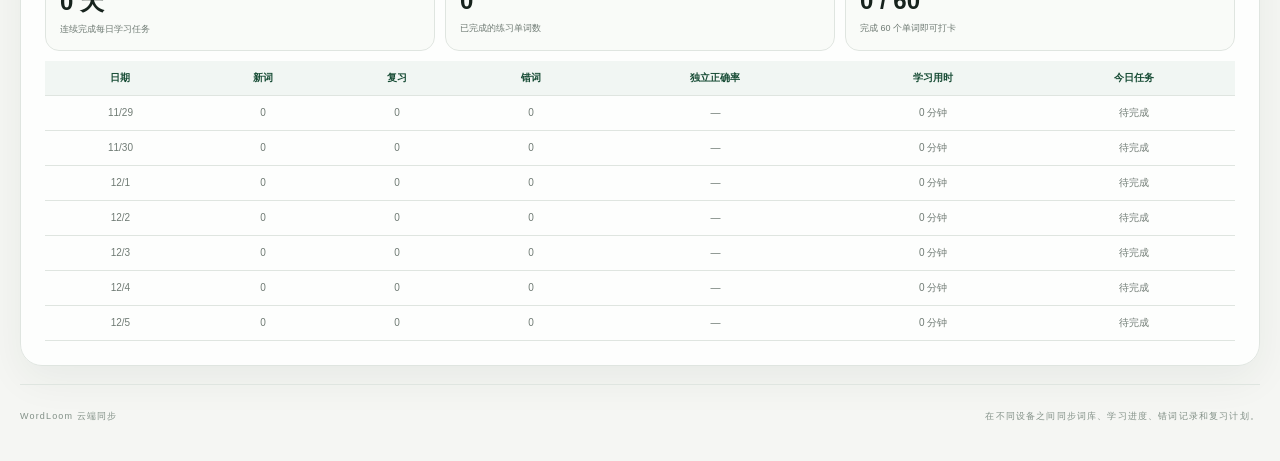
==== commit e1196ce0: "Harden reset across synced devices" ====
--- a/index.html
+++ b/index.html
@@ -241,6 +241,6 @@
     <script src="ielts-points.js?v=20260614-11"></script>
     <script src="pronunciation.js?v=20260614-11"></script>
     <script src="supabase-config.js?v=20260614-11"></script>
-    <script src="cloud-sync.js?v=20260615-9" data-entry="app.js?v=20260615-9"></script>
+    <script src="cloud-sync.js?v=20260615-10" data-entry="app.js?v=20260615-10"></script>
   </body>
 </html>
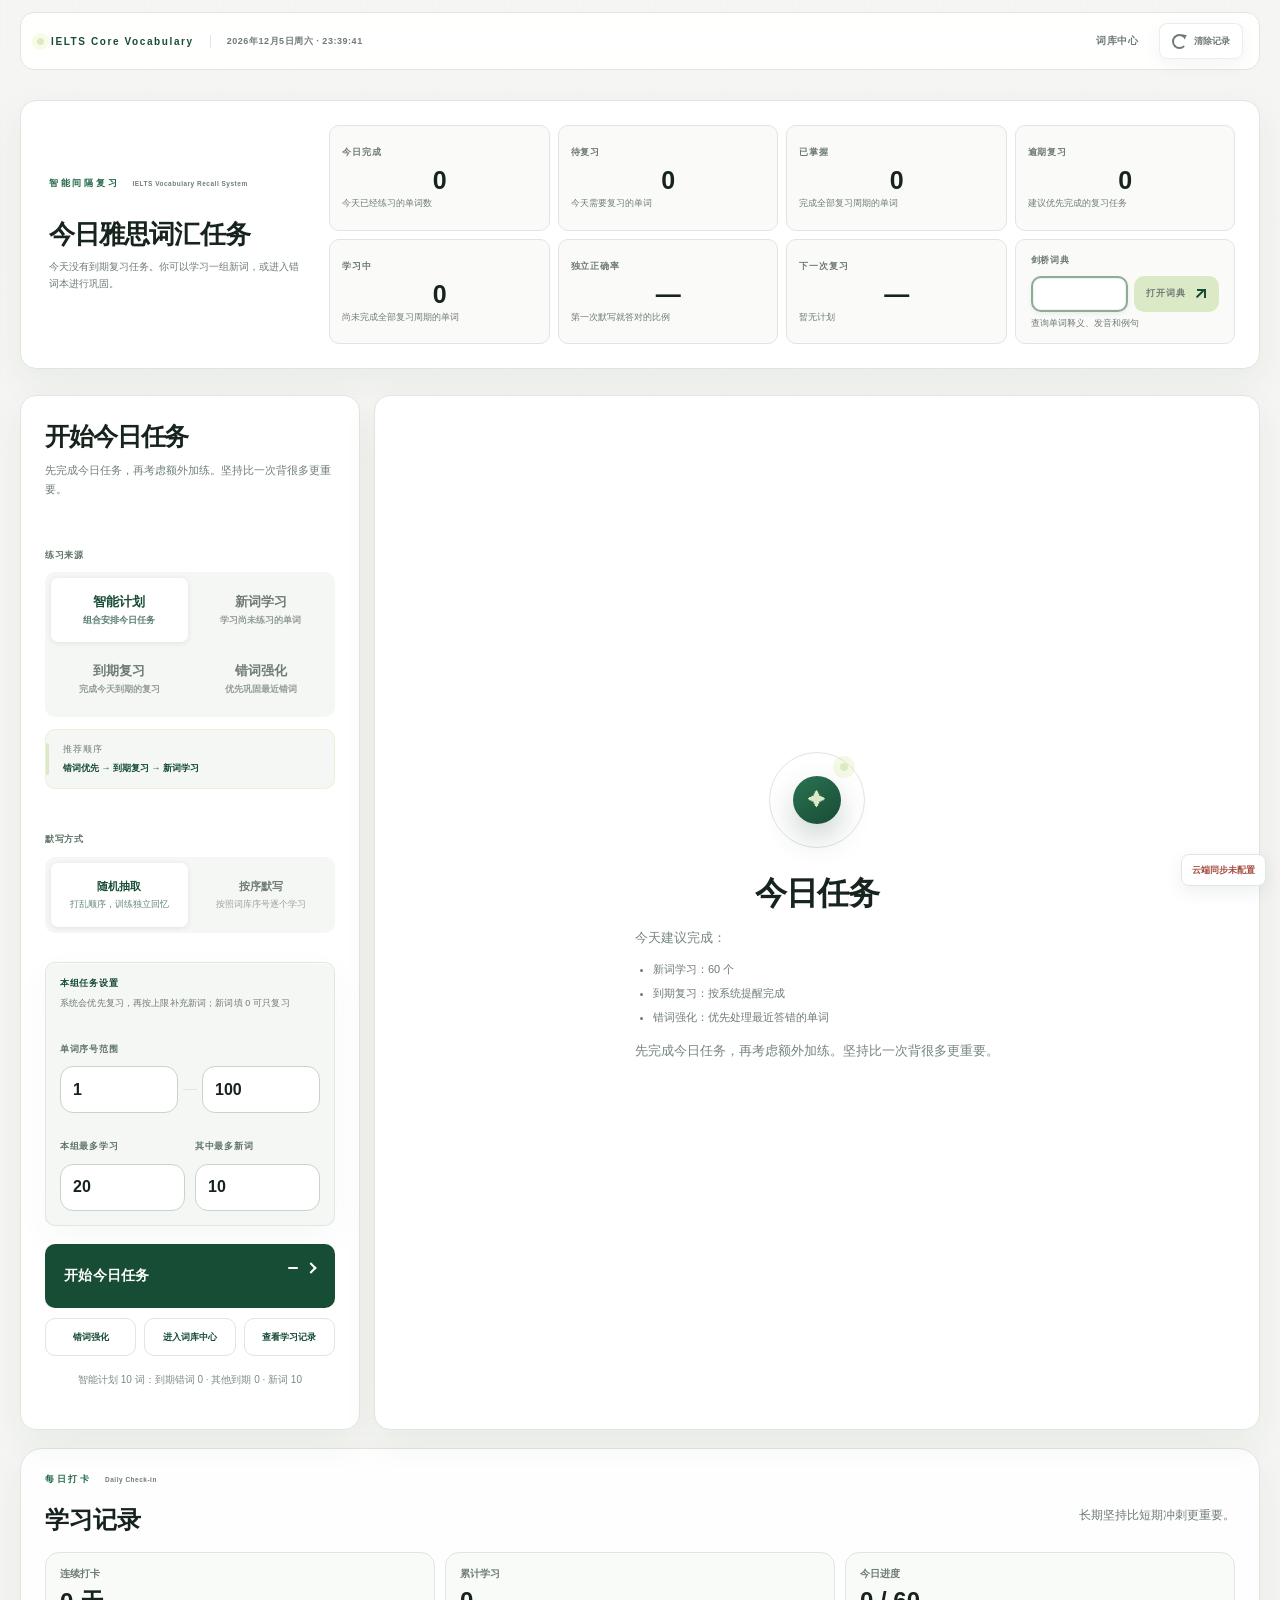
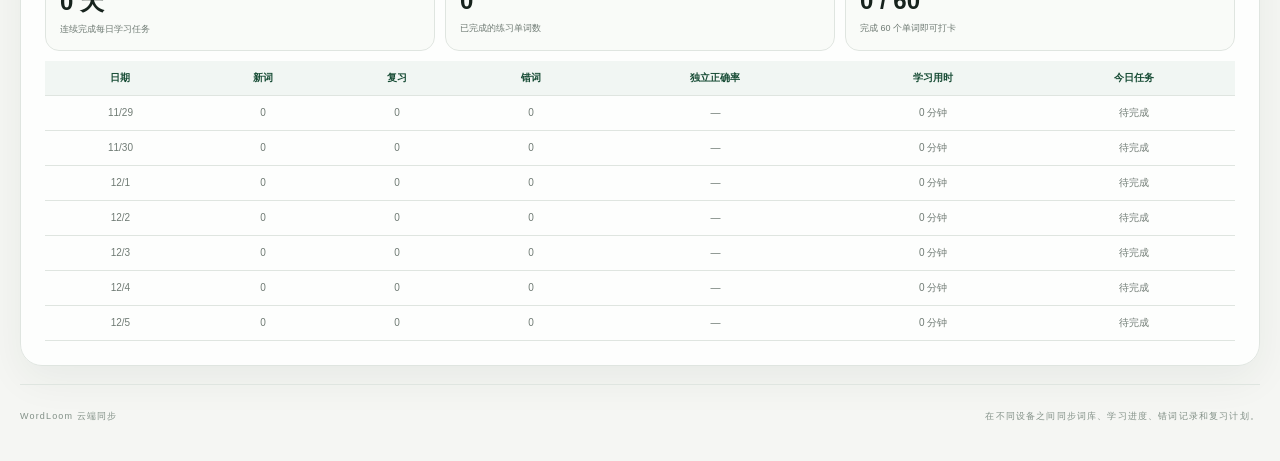
==== commit 013cc4a6: "Avoid sync config blocker" ====
--- a/index.html
+++ b/index.html
@@ -240,7 +240,7 @@
     <script src="levels.js?v=20260614-11"></script>
     <script src="ielts-points.js?v=20260614-11"></script>
     <script src="pronunciation.js?v=20260614-11"></script>
-    <script src="supabase-config.js?v=20260614-11"></script>
-    <script src="cloud-sync.js?v=20260615-10" data-entry="app.js?v=20260615-10"></script>
+    <script src="wordloom-sync-config.js?v=20260623-1"></script>
+    <script src="cloud-sync.js?v=20260623-1" data-entry="app.js?v=20260615-10"></script>
   </body>
 </html>
